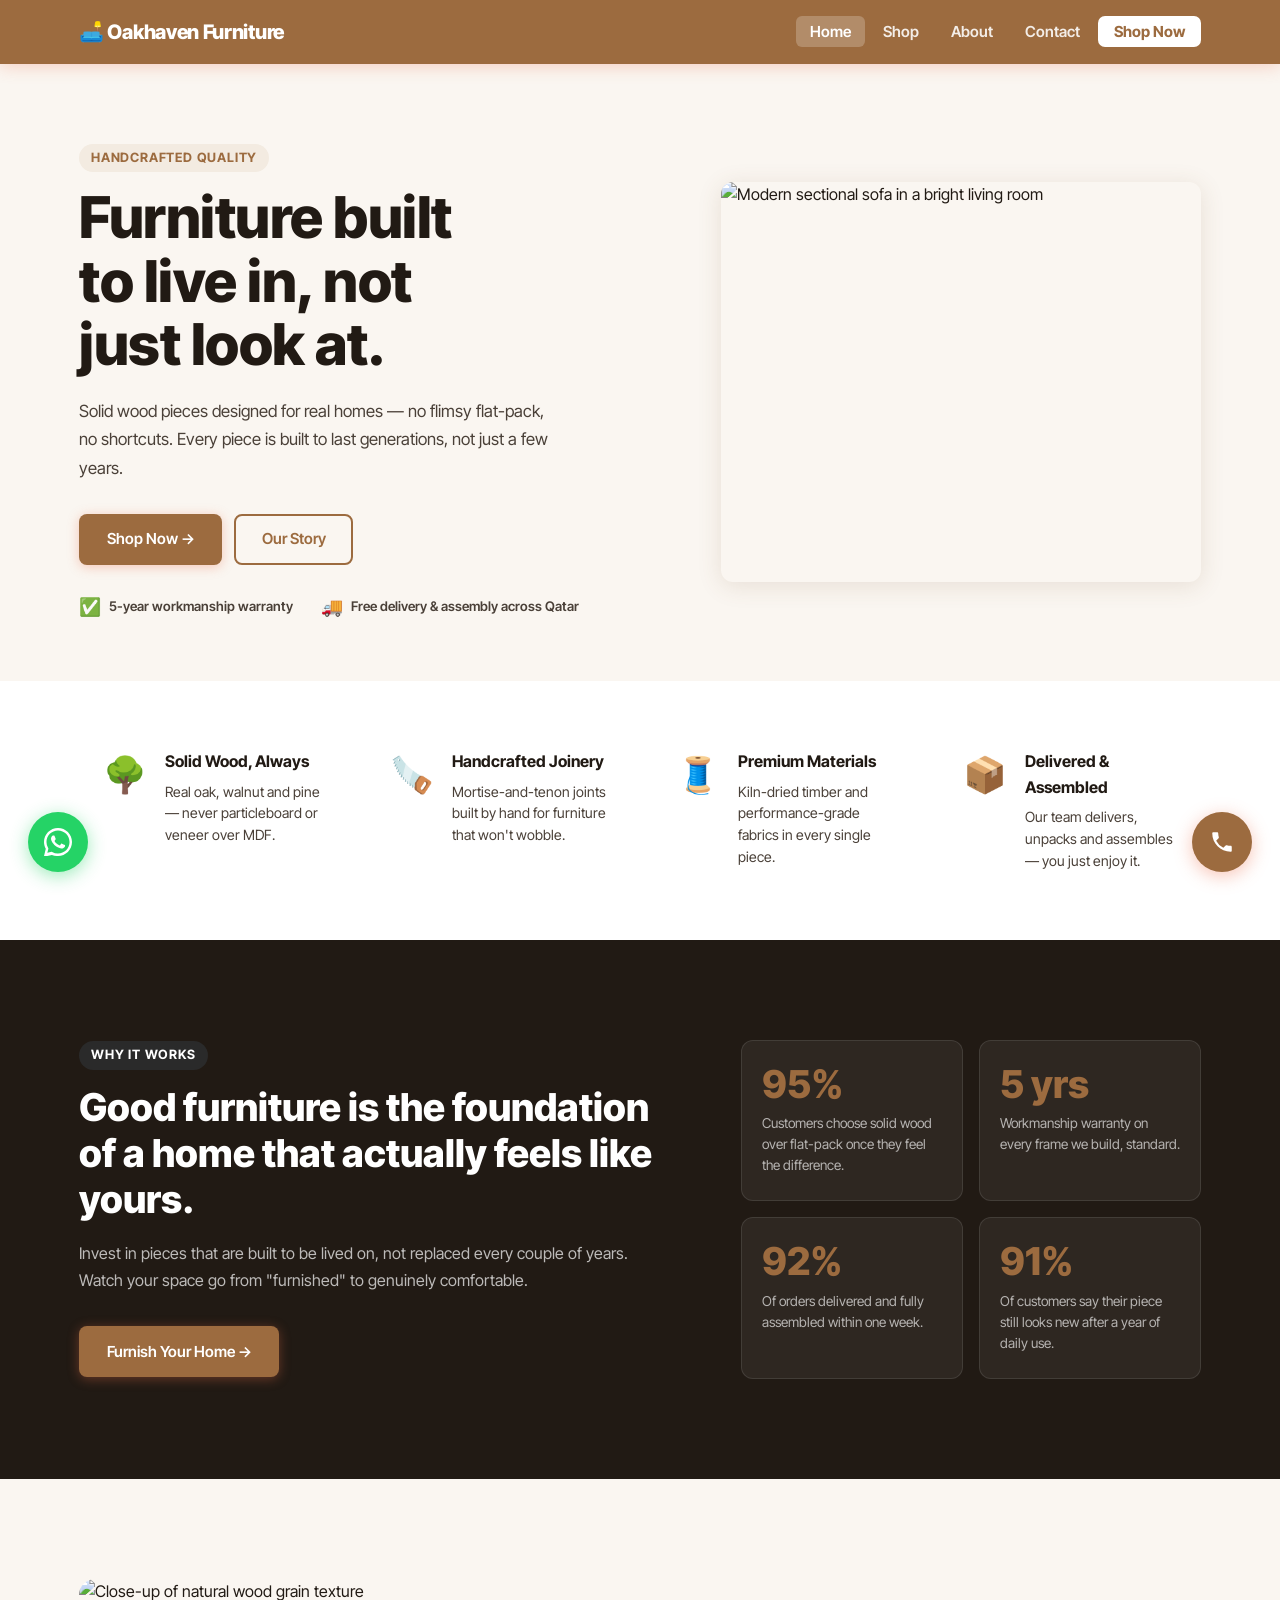
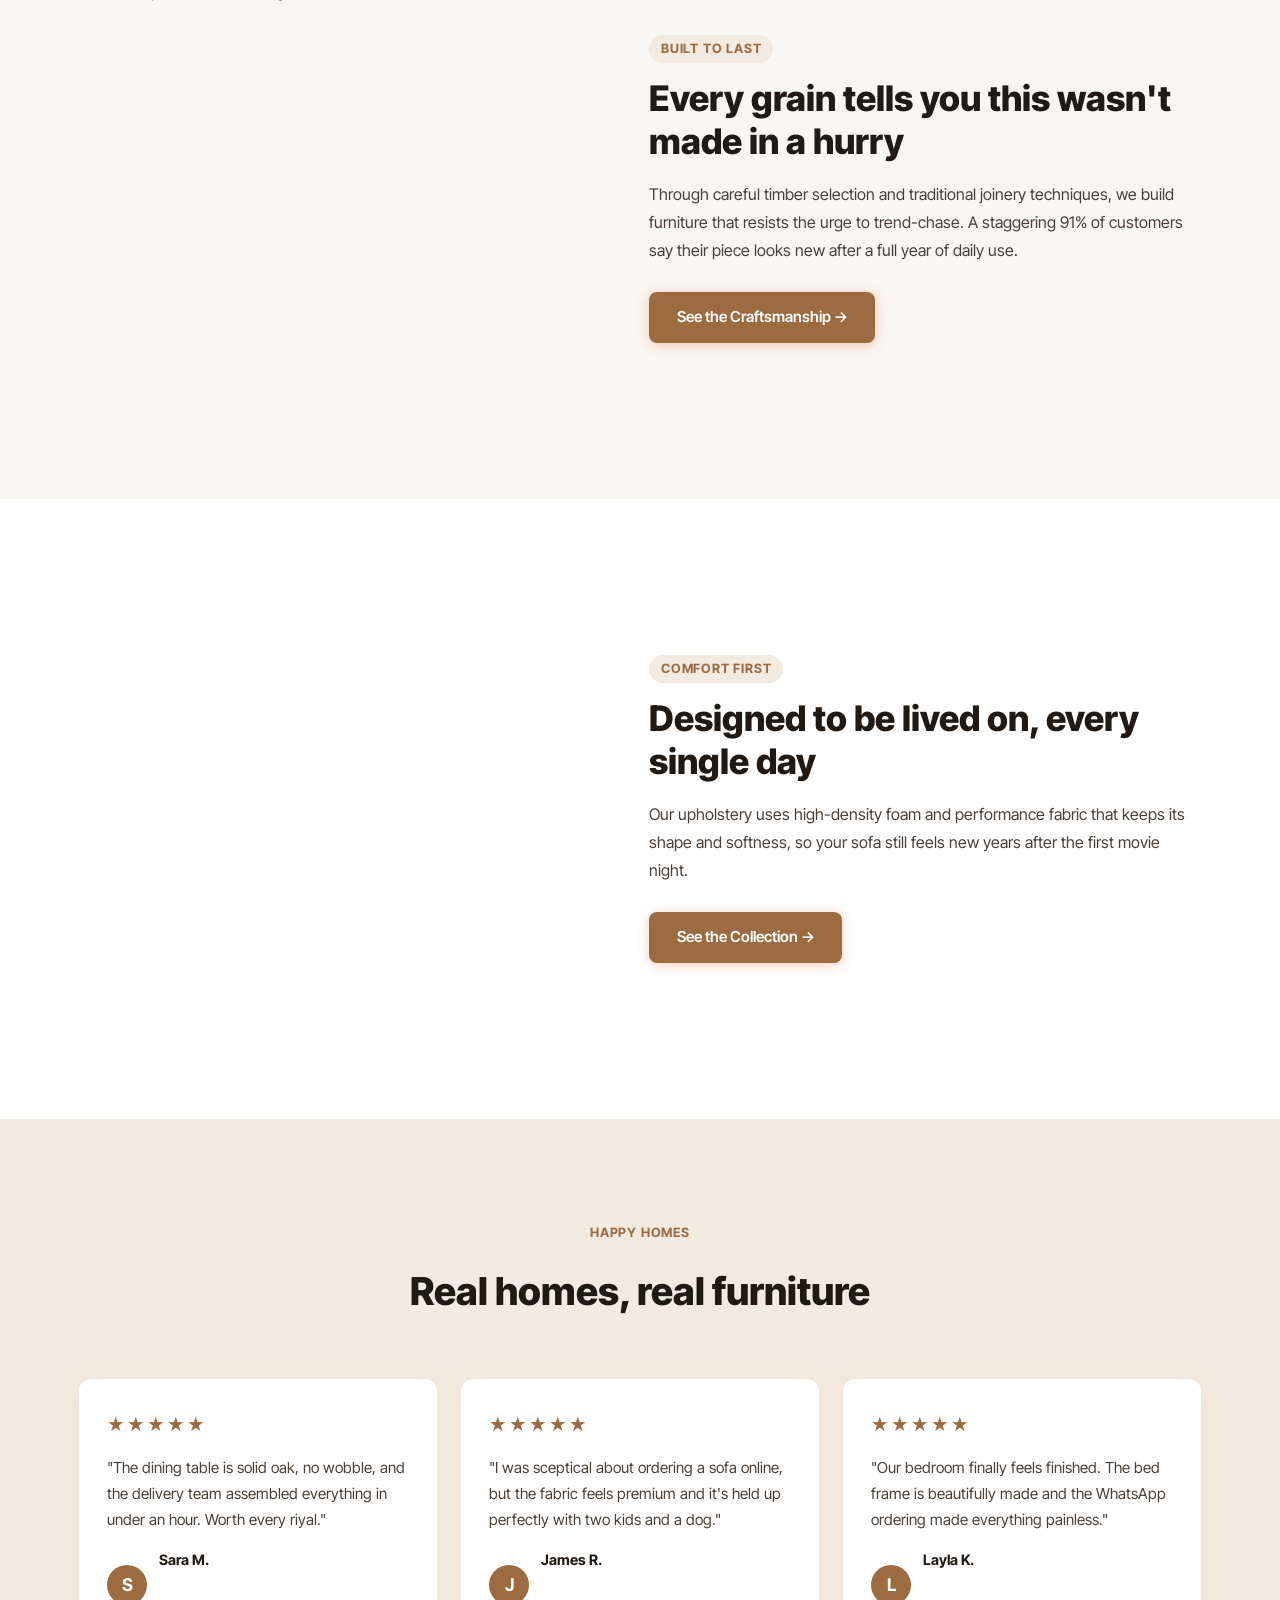
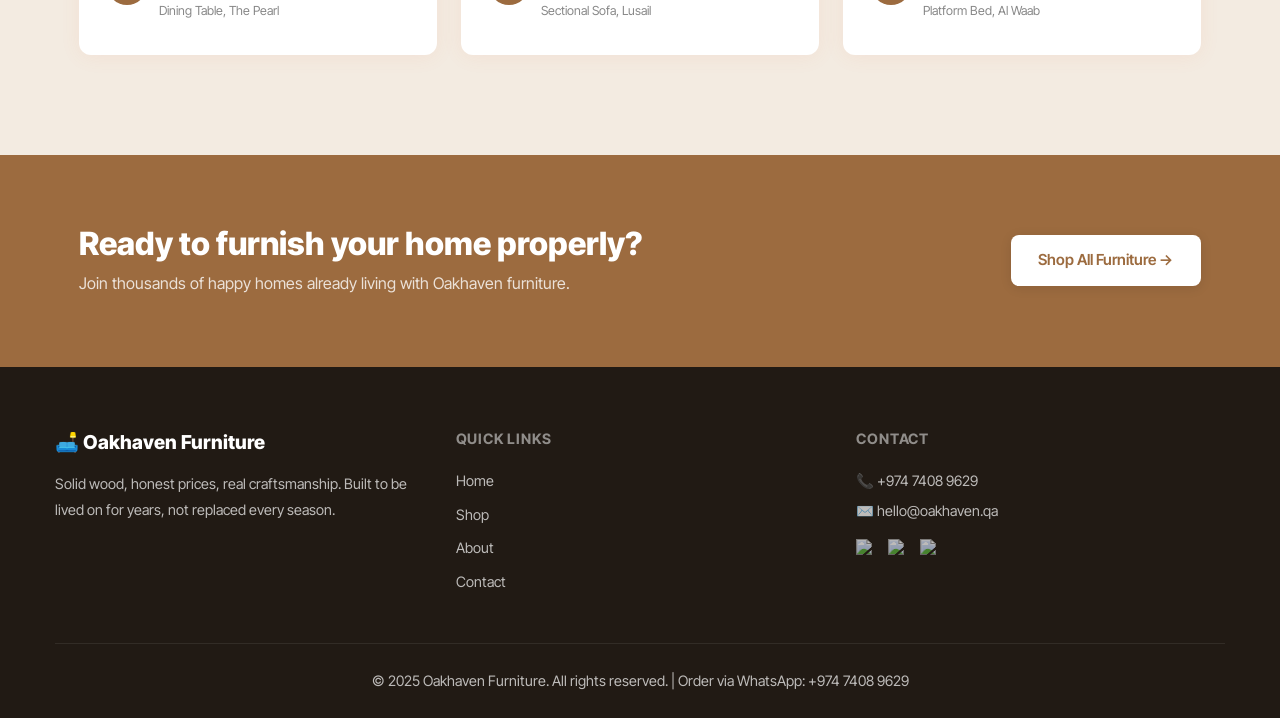
==== index.html @ 9f083cf0 "first commit" ====
<!DOCTYPE html>
<html lang="en">
<head>
    <meta charset="UTF-8">
    <meta name="viewport" content="width=device-width, initial-scale=1.0">
    <title>Oakhaven Furniture – Handcrafted Furniture for Real Homes</title>
    <link rel="stylesheet" href="style.css">
    <link rel="preconnect" href="https://fonts.googleapis.com">
    <link rel="preconnect" href="https://fonts.gstatic.com" crossorigin>
    <link rel="preconnect" href="https://images.unsplash.com">
    <link href="https://fonts.googleapis.com/css2?family=Inter+Tight:wght@400;500;600;700;800&display=swap" rel="stylesheet">
</head>
<body>

<!-- NAV -->
<nav>
    <div class="nav-container">
        <a href="index.html" class="navlogo">🛋️ Oakhaven Furniture</a>
        <button class="nav-toggle" aria-label="Toggle navigation" aria-expanded="false">
            <span></span><span></span><span></span>
        </button>
        <ul class="nav-links">
            <li><a href="index.html">Home</a></li>
            <li><a href="shop.html">Shop</a></li>
            <li><a href="about.html">About</a></li>
            <li><a href="contact.html">Contact</a></li>
            <li><a href="shop.html" class="nav-shop">Shop Now</a></li>
        </ul>
    </div>
</nav>

<!-- HERO -->
<section class="hero">
    <div class="container hero-inner">
        <div class="hero-text">
            <span class="badge">Handcrafted Quality</span>
            <h1>Furniture built<br>to live in, not<br>just look at.</h1>
            <p>Solid wood pieces designed for real homes — no flimsy flat-pack, no shortcuts. Every piece is built to last generations, not just a few years.</p>
            <div class="hero-actions">
                <a href="shop.html" class="btn btn-primary">Shop Now →</a>
                <a href="about.html" class="btn btn-outline">Our Story</a>
            </div>
            <div class="trust-row">
                <div class="trust-item">
                    <span style="font-size:1.1rem;">✅</span>
                    <span>5-year workmanship warranty</span>
                </div>
                <div class="trust-item" style="margin-left:8px;">
                    <span style="font-size:1.1rem;">🚚</span>
                    <span>Free delivery &amp; assembly across Qatar</span>
                </div>
            </div>
        </div>
        <div class="hero-image">
            <img src="https://images.unsplash.com/photo-1757862351841-c6f7ac0b0201?auto=format&fit=crop&w=1200&q=80" alt="Modern sectional sofa in a bright living room" width="1200" height="1000" loading="eager">
        </div>
    </div>
</section>

<!-- FEATURES STRIP -->
<section class="features-strip">
    <div class="container features-grid">
        <div class="feature-card reveal">
            <div class="icon-wrap" style="font-size:2.2rem;line-height:1;">🌳</div>
            <div>
                <h3>Solid Wood, Always</h3>
                <p>Real oak, walnut and pine — never particleboard or veneer over MDF.</p>
            </div>
        </div>
        <div class="feature-card reveal">
            <div class="icon-wrap" style="font-size:2.2rem;line-height:1;">🪚</div>
            <div>
                <h3>Handcrafted Joinery</h3>
                <p>Mortise-and-tenon joints built by hand for furniture that won't wobble.</p>
            </div>
        </div>
        <div class="feature-card reveal">
            <div class="icon-wrap" style="font-size:2.2rem;line-height:1;">🧵</div>
            <div>
                <h3>Premium Materials</h3>
                <p>Kiln-dried timber and performance-grade fabrics in every single piece.</p>
            </div>
        </div>
        <div class="feature-card reveal">
            <div class="icon-wrap" style="font-size:2.2rem;line-height:1;">📦</div>
            <div>
                <h3>Delivered &amp; Assembled</h3>
                <p>Our team delivers, unpacks and assembles — you just enjoy it.</p>
            </div>
        </div>
    </div>
</section>

<!-- STATS / BENEFITS -->
<section class="benefits">
    <div class="container benefits-inner">
        <div class="benefits-text reveal">
            <span class="badge badge-dark">Why It Works</span>
            <h2>Good furniture is the foundation of a home that actually feels like yours.</h2>
            <p>Invest in pieces that are built to be lived on, not replaced every couple of years. Watch your space go from "furnished" to genuinely comfortable.</p>
            <a href="shop.html" class="btn btn-primary">Furnish Your Home →</a>
        </div>
        <div class="benefits-stats reveal">
            <div class="stat-card">
                <span class="stat-number">95%</span>
                <p>Customers choose solid wood over flat-pack once they feel the difference.</p>
            </div>
            <div class="stat-card">
                <span class="stat-number">5 yrs</span>
                <p>Workmanship warranty on every frame we build, standard.</p>
            </div>
            <div class="stat-card">
                <span class="stat-number">92%</span>
                <p>Of orders delivered and fully assembled within one week.</p>
            </div>
            <div class="stat-card">
                <span class="stat-number">91%</span>
                <p>Of customers say their piece still looks new after a year of daily use.</p>
            </div>
        </div>
    </div>
</section>

<!-- CRAFTSMANSHIP SECTION -->
<section class="split-section">
    <div class="container split-inner">
        <div class="split-image reveal">
            <img src="https://images.unsplash.com/photo-1688127145963-1063f22622a5?auto=format&fit=crop&w=1000&q=80" alt="Close-up of natural wood grain texture" style="width:100%;height:100%;object-fit:cover;">
        </div>
        <div class="split-text reveal">
            <span class="badge">Built to Last</span>
            <h2>Every grain tells you this wasn't made in a hurry</h2>
            <p>Through careful timber selection and traditional joinery techniques, we build furniture that resists the urge to trend-chase. A staggering 91% of customers say their piece looks new after a full year of daily use.</p>
            <a href="shop.html" class="btn btn-primary">See the Craftsmanship →</a>
        </div>
    </div>
</section>

<!-- COMFORT SECTION -->
<section class="split-section split-section--reverse">
    <div class="container split-inner">
        <div class="split-text reveal">
            <span class="badge">Comfort First</span>
            <h2>Designed to be lived on, every single day</h2>
            <p>Our upholstery uses high-density foam and performance fabric that keeps its shape and softness, so your sofa still feels new years after the first movie night.</p>
            <a href="shop.html" class="btn btn-primary">See the Collection →</a>
        </div>
        <div class="split-image split-image--bg reveal"></div>
    </div>
</section>

<!-- TESTIMONIALS -->
<section class="testimonials">
    <div class="container">
        <div class="section-header">
            <span class="badge">Happy Homes</span>
            <h2>Real homes, real furniture</h2>
        </div>
        <div class="testimonials-grid">
            <div class="testimonial-card reveal">
                <div class="stars">★★★★★</div>
                <p>"The dining table is solid oak, no wobble, and the delivery team assembled everything in under an hour. Worth every riyal."</p>
                <div class="reviewer">
                    <div class="reviewer-avatar">S</div>
                    <div><strong>Sara M.</strong><br><small>Dining Table, The Pearl</small></div>
                </div>
            </div>
            <div class="testimonial-card reveal">
                <div class="stars">★★★★★</div>
                <p>"I was sceptical about ordering a sofa online, but the fabric feels premium and it's held up perfectly with two kids and a dog."</p>
                <div class="reviewer">
                    <div class="reviewer-avatar">J</div>
                    <div><strong>James R.</strong><br><small>Sectional Sofa, Lusail</small></div>
                </div>
            </div>
            <div class="testimonial-card reveal">
                <div class="stars">★★★★★</div>
                <p>"Our bedroom finally feels finished. The bed frame is beautifully made and the WhatsApp ordering made everything painless."</p>
                <div class="reviewer">
                    <div class="reviewer-avatar">L</div>
                    <div><strong>Layla K.</strong><br><small>Platform Bed, Al Waab</small></div>
                </div>
            </div>
        </div>
    </div>
</section>

<!-- CTA BANNER -->
<section class="cta-banner">
    <div class="container cta-inner">
        <div>
            <h2>Ready to furnish your home properly?</h2>
            <p>Join thousands of happy homes already living with Oakhaven furniture.</p>
        </div>
        <a href="shop.html" class="btn btn-white">Shop All Furniture →</a>
    </div>
</section>

<!-- FOOTER -->
<footer class="footer">
    <div class="footer-container">
        <div class="footer-about">
            <div class="footer-logo">🛋️ Oakhaven Furniture</div>
            <p>Solid wood, honest prices, real craftsmanship. Built to be lived on for years, not replaced every season.</p>
        </div>
        <div class="footer-links">
            <h3>Quick Links</h3>
            <ul>
                <li><a href="index.html">Home</a></li>
                <li><a href="shop.html">Shop</a></li>
                <li><a href="about.html">About</a></li>
                <li><a href="contact.html">Contact</a></li>
            </ul>
        </div>
        <div class="footer-contact">
            <h3>Contact</h3>
            <p>📞 <a href="tel:+97474089629" style="color:rgba(255,255,255,0.7)">+974 7408 9629</a></p>
            <p>✉️ hello@oakhaven.qa</p>
            <div class="social-icons">
                <a href="#"><img src="https://img.icons8.com/ios-filled/20/ffffff/facebook-new.png" alt="Facebook" width="20" height="20" loading="lazy"></a>
                <a href="#"><img src="https://img.icons8.com/ios-filled/20/ffffff/instagram-new.png" alt="Instagram" width="20" height="20" loading="lazy"></a>
                <a href="#"><img src="https://img.icons8.com/ios-filled/20/ffffff/twitter.png" alt="Twitter" width="20" height="20" loading="lazy"></a>
            </div>
        </div>
    </div>
    <div class="footer-bottom">
        <p>© 2025 Oakhaven Furniture. All rights reserved. | Order via WhatsApp: +974 7408 9629</p>
    </div>
</footer>

<!-- FLOATING ACTION BUTTONS -->
<a href="https://wa.me/97474089629" class="fab fab-whatsapp" target="_blank" rel="noopener" aria-label="Chat on WhatsApp">
    <svg xmlns="http://www.w3.org/2000/svg" viewBox="0 0 24 24" fill="currentColor" width="28" height="28">
        <path d="M17.472 14.382c-.297-.149-1.758-.867-2.03-.967-.273-.099-.471-.148-.67.15-.197.297-.767.966-.94 1.164-.173.199-.347.223-.644.075-.297-.15-1.255-.463-2.39-1.475-.883-.788-1.48-1.761-1.653-2.059-.173-.297-.018-.458.13-.606.134-.133.298-.347.446-.52.149-.174.198-.298.298-.497.099-.198.05-.371-.025-.52-.075-.149-.669-1.612-.916-2.207-.242-.579-.487-.5-.669-.51-.173-.008-.371-.01-.57-.01-.198 0-.52.074-.792.372-.272.297-1.04 1.016-1.04 2.479 0 1.462 1.065 2.875 1.213 3.074.149.198 2.096 3.2 5.077 4.487.709.306 1.262.489 1.694.625.712.227 1.36.195 1.871.118.571-.085 1.758-.719 2.006-1.413.248-.694.248-1.289.173-1.413-.074-.124-.272-.198-.57-.347z"/>
        <path d="M12 0C5.373 0 0 5.373 0 12c0 2.117.553 4.103 1.518 5.829L.057 23.886a.5.5 0 0 0 .611.611l6.101-1.457A11.945 11.945 0 0 0 12 24c6.627 0 12-5.373 12-12S18.627 0 12 0zm0 21.882a9.844 9.844 0 0 1-5.031-1.378l-.36-.214-3.733.892.908-3.65-.234-.374A9.847 9.847 0 0 1 2.118 12C2.118 6.533 6.533 2.118 12 2.118S21.882 6.533 21.882 12 17.467 21.882 12 21.882z"/>
    </svg>
</a>
<a href="tel:+97474089629" class="fab fab-phone" aria-label="Call Us">
    <svg xmlns="http://www.w3.org/2000/svg" viewBox="0 0 24 24" fill="currentColor" width="26" height="26">
        <path d="M6.62 10.79a15.053 15.053 0 0 0 6.59 6.59l2.2-2.2c.27-.27.67-.36 1.02-.24 1.12.37 2.33.57 3.57.57.55 0 1 .45 1 1V20c0 .55-.45 1-1 1C10.61 21 3 13.39 3 4c0-.55.45-1 1-1h3.5c.55 0 1 .45 1 1 0 1.25.2 2.45.57 3.57.11.35.03.74-.24 1.02l-2.21 2.2z"/>
    </svg>
</a>

<script src="script.js"></script>
</body>
</html>
---- style.css ----
/* ============================================================
   RESET & TOKENS
   ============================================================ */
*, *::before, *::after { margin: 0; padding: 0; box-sizing: border-box; }
img { max-width: 100%; height: auto; display: block; }

:root {
    --orange:  #9C6B3F;
    --orange-dark: #7A5230;
    --orange-light: #F3EBE1;
    --cream:   #FAF6F1;
    --dark:    #211A14;
    --mid:     #4A4038;
    --light:   #F0EAE1;
    --white:   #ffffff;
    --nav-h:   64px;
    --radius:  12px;
    --shadow:  0 4px 24px rgba(122,82,48,0.14);
    --max-w:   1170px;
}

/* ============================================================
   BASE
   ============================================================ */
body {
    font-family: "Inter Tight", sans-serif;
    color: var(--dark);
    background-color: var(--cream);
    padding-top: var(--nav-h);
    line-height: 1.6;
}

a { text-decoration: none; color: inherit; }

/* ============================================================
   BUTTONS
   ============================================================ */
.btn {
    display: inline-flex;
    align-items: center;
    justify-content: center;
    padding: 0.7rem 1.6rem;
    border-radius: 8px;
    font-family: "Inter Tight", sans-serif;
    font-size: 0.95rem;
    font-weight: 600;
    cursor: pointer;
    border: 2px solid transparent;
    transition: background 0.18s, transform 0.1s, box-shadow 0.18s;
    min-height: 44px;
    white-space: nowrap;
}
.btn:active { transform: scale(0.97); }

.btn-primary {
    background: var(--orange);
    color: var(--white);
    box-shadow: 0 2px 12px rgba(238,111,75,0.35);
}
.btn-primary:hover {
    background: var(--orange-dark);
    box-shadow: 0 4px 20px rgba(238,111,75,0.45);
    color: var(--white);
}

.btn-outline {
    background: transparent;
    color: var(--orange);
    border-color: var(--orange);
}
.btn-outline:hover {
    background: var(--orange-light);
}

.btn-white {
    background: var(--white);
    color: var(--orange);
    box-shadow: 0 2px 12px rgba(0,0,0,0.1);
}
.btn-white:hover {
    background: var(--orange-light);
}

/* ============================================================
   LAYOUT
   ============================================================ */
.container {
    max-width: var(--max-w);
    margin: 0 auto;
    padding: 0 24px;
}

/* ============================================================
   BADGES
   ============================================================ */
.badge {
    display: inline-block;
    background: var(--orange-light);
    color: var(--orange);
    font-size: 0.8rem;
    font-weight: 700;
    letter-spacing: 0.8px;
    text-transform: uppercase;
    padding: 4px 12px;
    border-radius: 100px;
    margin-bottom: 14px;
}
.badge-dark {
    background: #2a2a2a;
    color: var(--white);
}

/* ============================================================
   NAV
   ============================================================ */
nav {
    position: fixed;
    top: 0; left: 0;
    width: 100%;
    height: var(--nav-h);
    background: var(--orange);
    box-shadow: 0 2px 16px rgba(238,111,75,0.3);
    z-index: 1000;
}

.nav-container {
    max-width: var(--max-w);
    margin: 0 auto;
    padding: 0 24px;
    height: 100%;
    display: flex;
    align-items: center;
    justify-content: space-between;
    position: relative;
}

.navlogo {
    font-size: 1.25rem;
    font-weight: 800;
    color: var(--white);
    letter-spacing: -0.3px;
}

.nav-links {
    list-style: none;
    display: flex;
    gap: 4px;
    align-items: center;
}

.nav-links li a {
    color: rgba(255,255,255,0.88);
    font-size: 0.95rem;
    font-weight: 600;
    padding: 6px 14px;
    border-radius: 6px;
    transition: background 0.15s, color 0.15s;
}
.nav-links li a:hover {
    background: rgba(255,255,255,0.18);
    color: var(--white);
}

/* Hamburger */
.nav-toggle {
    display: none;
    flex-direction: column;
    gap: 5px;
    background: none;
    border: none;
    cursor: pointer;
    padding: 8px;
    z-index: 1001;
}
.nav-toggle span {
    display: block;
    width: 24px;
    height: 2px;
    background: var(--white);
    border-radius: 2px;
    transition: transform 0.28s, opacity 0.28s;
}
.nav-toggle[aria-expanded="true"] span:nth-child(1) { transform: translateY(7px) rotate(45deg); }
.nav-toggle[aria-expanded="true"] span:nth-child(2) { opacity: 0; }
.nav-toggle[aria-expanded="true"] span:nth-child(3) { transform: translateY(-7px) rotate(-45deg); }

/* ============================================================
   HERO
   ============================================================ */
.hero {
    padding: 80px 0 60px;
    background: var(--cream);
}

.hero-inner {
    display: flex;
    align-items: center;
    gap: 60px;
}

.hero-text {
    flex: 1;
    min-width: 0;
}

.hero-text h1 {
    font-size: clamp(2.2rem, 4.5vw, 3.6rem);
    font-weight: 800;
    line-height: 1.1;
    letter-spacing: -0.5px;
    color: var(--dark);
    margin-bottom: 20px;
}

.hero-text p {
    font-size: 1.05rem;
    font-weight: 400;
    line-height: 1.7;
    color: var(--mid);
    margin-bottom: 32px;
    max-width: 480px;
}

.hero-actions {
    display: flex;
    gap: 12px;
    flex-wrap: wrap;
    margin-bottom: 28px;
}

.hero-image {
    flex-shrink: 0;
    width: 480px;
}
.hero-image img {
    width: 100%;
    border-radius: var(--radius);
    box-shadow: var(--shadow);
}

/* Trust row */
.trust-row {
    display: flex;
    align-items: center;
    gap: 20px;
    flex-wrap: wrap;
}
.trust-item {
    display: flex;
    align-items: center;
    gap: 8px;
    font-size: 0.83rem;
    font-weight: 600;
    color: var(--mid);
}
.trust-payments {
    display: flex;
    align-items: center;
    gap: 6px;
}
.trust-payments img {
    height: 24px;
    width: auto;
    border-radius: 3px;
}

/* ============================================================
   FEATURES STRIP
   ============================================================ */
.features-strip {
    background: var(--white);
    padding: 48px 0;
    box-shadow: 0 1px 0 #eee;
}

.features-grid {
    display: grid;
    grid-template-columns: repeat(4, 1fr);
    gap: 24px;
}

.feature-card {
    display: flex;
    align-items: flex-start;
    gap: 14px;
    padding: 20px;
    border-radius: var(--radius);
    transition: box-shadow 0.2s;
}
.feature-card:hover {
    box-shadow: var(--shadow);
}
.feature-card img {
    flex-shrink: 0;
    border-radius: 8px;
}
.feature-card .icon-wrap {
    flex-shrink: 0;
    width: 52px;
    height: 52px;
    display: flex;
    align-items: center;
    justify-content: center;
}
.feature-card h3 {
    font-size: 1rem;
    font-weight: 700;
    margin-bottom: 6px;
    color: var(--dark);
}
.feature-card p {
    font-size: 0.88rem;
    color: var(--mid);
    line-height: 1.55;
}

/* ============================================================
   BENEFITS / STATS
   ============================================================ */
.benefits {
    padding: 100px 0;
    background: var(--dark);
}

.benefits-inner {
    display: flex;
    align-items: center;
    gap: 80px;
}

.benefits-text {
    flex: 1;
    min-width: 0;
}
.benefits-text h2 {
    font-size: clamp(1.8rem, 3vw, 2.6rem);
    font-weight: 800;
    color: var(--white);
    line-height: 1.2;
    margin-bottom: 18px;
}
.benefits-text p {
    font-size: 1rem;
    color: rgba(255,255,255,0.7);
    line-height: 1.7;
    margin-bottom: 32px;
}

.benefits-stats {
    flex-shrink: 0;
    width: 460px;
    display: grid;
    grid-template-columns: 1fr 1fr;
    gap: 16px;
}

.stat-card {
    background: rgba(255,255,255,0.06);
    border: 1px solid rgba(255,255,255,0.1);
    border-radius: var(--radius);
    padding: 24px 20px;
    transition: background 0.2s;
}
.stat-card:hover {
    background: rgba(238,111,75,0.12);
    border-color: rgba(238,111,75,0.3);
}
.stat-number {
    display: block;
    font-size: 2.4rem;
    font-weight: 800;
    color: var(--orange);
    line-height: 1;
    margin-bottom: 10px;
}
.stat-card p {
    font-size: 0.85rem;
    color: rgba(255,255,255,0.65);
    line-height: 1.55;
}

/* ============================================================
   SPLIT SECTIONS
   ============================================================ */
.split-section {
    padding: 100px 0;
    background: var(--cream);
}
.split-section:nth-child(even) {
    background: var(--white);
}

.split-inner {
    display: flex;
    align-items: center;
    gap: 70px;
}

.split-section--reverse .split-inner {
    flex-direction: row-reverse;
}

.split-image {
    flex-shrink: 0;
    width: 500px;
    height: 420px;
    border-radius: 16px;
    overflow: hidden;
}
.split-image img {
    width: 100%;
    height: 100%;
    object-fit: cover;
}

.split-image--bg {
    background-image: url(https://images.unsplash.com/photo-1748679979601-dc9ec43d900d?auto=format&fit=crop&w=1000&q=80);
    background-size: cover;
    background-position: center;
}

.split-text {
    flex: 1;
    min-width: 0;
}
.split-text h2 {
    font-size: clamp(1.6rem, 2.8vw, 2.2rem);
    font-weight: 800;
    line-height: 1.2;
    margin-bottom: 18px;
    color: var(--dark);
}
.split-text p {
    font-size: 1rem;
    color: var(--mid);
    line-height: 1.75;
    margin-bottom: 28px;
}

/* ============================================================
   TESTIMONIALS
   ============================================================ */
.testimonials {
    padding: 100px 0;
    background: var(--orange-light);
}

.section-header {
    text-align: center;
    margin-bottom: 56px;
}
.section-header h2 {
    font-size: clamp(1.8rem, 3vw, 2.4rem);
    font-weight: 800;
    color: var(--dark);
}

.testimonials-grid {
    display: grid;
    grid-template-columns: repeat(3, 1fr);
    gap: 24px;
}

.testimonial-card {
    background: var(--white);
    border-radius: var(--radius);
    padding: 32px 28px;
    box-shadow: 0 2px 20px rgba(238,111,75,0.08);
    display: flex;
    flex-direction: column;
    gap: 16px;
    transition: transform 0.2s, box-shadow 0.2s;
}
.testimonial-card:hover {
    transform: translateY(-4px);
    box-shadow: 0 8px 32px rgba(238,111,75,0.14);
}

.stars {
    color: var(--orange);
    font-size: 1.1rem;
    letter-spacing: 2px;
}

.testimonial-card p {
    font-size: 0.95rem;
    color: var(--mid);
    line-height: 1.7;
    flex: 1;
}

.reviewer {
    display: flex;
    align-items: center;
    gap: 12px;
}
.reviewer-avatar {
    width: 40px;
    height: 40px;
    border-radius: 50%;
    background: var(--orange);
    color: var(--white);
    font-weight: 700;
    font-size: 1.1rem;
    display: flex;
    align-items: center;
    justify-content: center;
    flex-shrink: 0;
}
.reviewer strong {
    font-size: 0.9rem;
    display: block;
}
.reviewer small {
    font-size: 0.78rem;
    color: #888;
}

/* ============================================================
   CTA BANNER
   ============================================================ */
.cta-banner {
    background: var(--orange);
    padding: 70px 0;
}

.cta-inner {
    display: flex;
    align-items: center;
    justify-content: space-between;
    gap: 40px;
}

.cta-inner h2 {
    font-size: clamp(1.5rem, 2.5vw, 2rem);
    font-weight: 800;
    color: var(--white);
    line-height: 1.2;
}
.cta-inner p {
    color: rgba(255,255,255,0.8);
    font-size: 1rem;
    margin-top: 8px;
}

/* ============================================================
   FOOTER
   ============================================================ */
.footer {
    background: var(--dark);
    color: var(--white);
    padding: 60px 24px 24px;
    font-family: "Inter Tight", sans-serif;
}

.footer-container {
    display: flex;
    flex-wrap: wrap;
    justify-content: space-between;
    max-width: var(--max-w);
    margin: 0 auto 40px;
    gap: 32px;
}

.footer-logo {
    font-size: 1.2rem;
    font-weight: 800;
    color: var(--white);
    margin-bottom: 14px;
}

.footer-about,
.footer-links,
.footer-contact {
    flex: 1 1 220px;
}

.footer h3 {
    font-size: 0.9rem;
    font-weight: 700;
    text-transform: uppercase;
    letter-spacing: 0.8px;
    color: rgba(255,255,255,0.5);
    margin-bottom: 18px;
}

.footer p,
.footer-links a {
    color: rgba(255,255,255,0.7);
    font-size: 0.9rem;
    line-height: 1.8;
    text-decoration: none;
}

.footer-links a:hover { color: var(--orange); }

.footer-links ul { list-style: none; }
.footer-links li { margin-bottom: 8px; }

.footer-contact p { margin-bottom: 4px; }

.social-icons { display: flex; gap: 12px; margin-top: 16px; }
.social-icons a { opacity: 0.7; transition: opacity 0.2s; }
.social-icons a:hover { opacity: 1; }

.footer-bottom {
    max-width: var(--max-w);
    margin: 0 auto;
    padding-top: 24px;
    border-top: 1px solid rgba(255,255,255,0.08);
    font-size: 0.82rem;
    color: rgba(255,255,255,0.35);
    text-align: center;
}

/* ============================================================
   FLOATING ACTION BUTTONS
   ============================================================ */
.fab {
    position: fixed;
    bottom: 28px;
    width: 60px;
    height: 60px;
    border-radius: 50%;
    display: flex;
    align-items: center;
    justify-content: center;
    color: #fff;
    text-decoration: none;
    z-index: 9999;
    transition: transform 0.2s ease, box-shadow 0.2s ease;
}
.fab:hover { transform: scale(1.12); color: #fff; }

/* WhatsApp — bottom-left */
.fab-whatsapp {
    left: 28px;
    background: #25D366;
    box-shadow: 0 0 0 0 rgba(37,211,102,0.5), 0 4px 18px rgba(37,211,102,0.45);
    animation: pulse-wa 2.4s ease-in-out infinite;
}
.fab-whatsapp:hover {
    box-shadow: 0 0 0 10px rgba(37,211,102,0), 0 6px 24px rgba(37,211,102,0.7);
}
@keyframes pulse-wa {
    0%   { box-shadow: 0 0 0 0    rgba(37,211,102,0.55), 0 4px 18px rgba(37,211,102,0.4); }
    50%  { box-shadow: 0 0 0 14px rgba(37,211,102,0),    0 4px 22px rgba(37,211,102,0.6); }
    100% { box-shadow: 0 0 0 0    rgba(37,211,102,0.55), 0 4px 18px rgba(37,211,102,0.4); }
}

/* Phone — bottom-right */
.fab-phone {
    right: 28px;
    background: var(--orange);
    box-shadow: 0 0 0 0 rgba(238,111,75,0.55), 0 4px 18px rgba(238,111,75,0.4);
    animation: pulse-ph 2.4s ease-in-out infinite;
    animation-delay: 1.2s;
}
.fab-phone:hover {
    box-shadow: 0 0 0 10px rgba(238,111,75,0), 0 6px 24px rgba(238,111,75,0.75);
}
@keyframes pulse-ph {
    0%   { box-shadow: 0 0 0 0    rgba(238,111,75,0.6),  0 4px 18px rgba(238,111,75,0.4); }
    50%  { box-shadow: 0 0 0 14px rgba(238,111,75,0),    0 4px 22px rgba(238,111,75,0.6); }
    100% { box-shadow: 0 0 0 0    rgba(238,111,75,0.6),  0 4px 18px rgba(238,111,75,0.4); }
}

/* ============================================================
   RESPONSIVE — 1024px
   ============================================================ */
@media (max-width: 1024px) {
    .features-grid { grid-template-columns: repeat(2, 1fr); }

    .benefits-inner { flex-direction: column; gap: 50px; }
    .benefits-stats { width: 100%; }

    .split-inner,
    .split-section--reverse .split-inner { flex-direction: column; gap: 40px; }
    .split-image { width: 100%; max-width: 560px; height: 320px; }
}

/* ============================================================
   RESPONSIVE — 768px
   ============================================================ */
@media (max-width: 768px) {
    /* Nav */
    .nav-toggle { display: flex; }
    .nav-links {
        display: none;
        position: absolute;
        top: var(--nav-h);
        left: 0; right: 0;
        background: var(--orange);
        flex-direction: column;
        align-items: stretch;
        padding: 12px 20px 20px;
        gap: 2px;
        box-shadow: 0 8px 24px rgba(0,0,0,0.15);
    }
    .nav-links.open { display: flex; }
    .nav-links li a {
        padding: 10px 12px;
        display: block;
    }

    /* Hero */
    .hero { padding: 48px 0 40px; }
    .hero-inner { flex-direction: column; gap: 32px; }
    .hero-image { width: 100%; max-width: 420px; margin: 0 auto; }
    .hero-actions { flex-direction: column; }
    .hero-actions .btn { width: 100%; }
    .trust-row { flex-direction: column; align-items: flex-start; gap: 12px; }

    /* Features */
    .features-grid { grid-template-columns: 1fr; }

    /* Benefits */
    .benefits { padding: 60px 0; }
    .benefits-stats { grid-template-columns: 1fr 1fr; }

    /* Testimonials */
    .testimonials-grid { grid-template-columns: 1fr; }

    /* CTA */
    .cta-inner { flex-direction: column; text-align: center; }
    .cta-inner .btn { width: 100%; max-width: 360px; }

    /* Footer */
    .footer-container { flex-direction: column; }

    /* FABs */
    .fab { width: 52px; height: 52px; bottom: 20px; }
    .fab-whatsapp { left: 16px; }
    .fab-phone    { right: 16px; }
}

/* ============================================================
   RESPONSIVE — 480px
   ============================================================ */
@media (max-width: 480px) {
    .benefits-stats { grid-template-columns: 1fr; }
    .split-image { height: 240px; }
}

/* ============================================================
   SMOOTH SCROLL + REVEAL
   ============================================================ */
html { scroll-behavior: smooth; }

.reveal { opacity: 0; transform: translateY(24px); transition: opacity 0.5s ease, transform 0.5s ease; }
.reveal.visible { opacity: 1; transform: none; }

@media (prefers-reduced-motion: reduce) {
    html { scroll-behavior: auto; }
    .reveal { opacity: 1; transform: none; transition: none; }
    .fab { animation: none !important; }
}

/* ============================================================
   NAV ACTIVE + SHOP CTA
   ============================================================ */
.nav-links li a.active {
    background: rgba(255,255,255,0.22);
    color: var(--white);
}
.nav-shop {
    background: var(--white) !important;
    color: var(--orange) !important;
    font-weight: 700 !important;
    border-radius: 7px !important;
    padding: 6px 16px !important;
    transition: background 0.15s !important;
}
.nav-shop:hover { background: var(--orange-light) !important; }

nav.scrolled { box-shadow: 0 4px 24px rgba(238,111,75,0.38); }

/* ============================================================
   PAGE HERO (inner pages)
   ============================================================ */
.page-hero {
    background: var(--orange);
    padding: 72px 24px 60px;
    text-align: center;
}
.page-hero .breadcrumb {
    font-size: 0.78rem;
    font-weight: 600;
    letter-spacing: 1px;
    text-transform: uppercase;
    color: rgba(255,255,255,0.65);
    margin-bottom: 14px;
}
.page-hero .breadcrumb a { color: rgba(255,255,255,0.65); }
.page-hero .breadcrumb a:hover { color: #fff; }
.page-hero h1 {
    font-size: clamp(2rem, 4vw, 3rem);
    font-weight: 800;
    color: var(--white);
    line-height: 1.15;
    margin-bottom: 14px;
}
.page-hero p {
    font-size: 1.05rem;
    color: rgba(255,255,255,0.78);
    max-width: 540px;
    margin: 0 auto;
    line-height: 1.7;
}

/* ============================================================
   SECTION UTILITIES
   ============================================================ */
.section { padding: 96px 0; }
.section-sm { padding: 60px 0; }

.section-label {
    font-size: 0.78rem;
    font-weight: 700;
    letter-spacing: 1.6px;
    text-transform: uppercase;
    color: var(--orange);
    margin-bottom: 12px;
}
.section-title {
    font-size: clamp(1.8rem, 3vw, 2.6rem);
    font-weight: 800;
    color: var(--dark);
    line-height: 1.2;
    margin-bottom: 18px;
}
.section-sub {
    font-size: 1rem;
    color: var(--mid);
    line-height: 1.7;
    max-width: 560px;
}
.section-sub--center { margin: 0 auto; text-align: center; }
.text-center { text-align: center; }

/* ============================================================
   PRODUCT GRID — shop page
   ============================================================ */
.shop-section { padding: 80px 0 100px; }

.product-filters {
    display: flex;
    gap: 10px;
    flex-wrap: wrap;
    margin-bottom: 48px;
    justify-content: center;
}
.filter-btn {
    padding: 8px 20px;
    border-radius: 100px;
    font-family: "Inter Tight", sans-serif;
    font-size: 0.88rem;
    font-weight: 600;
    border: 2px solid #e0e0e0;
    background: var(--white);
    color: var(--mid);
    cursor: pointer;
    transition: all 0.18s;
}
.filter-btn:hover, .filter-btn.active {
    border-color: var(--orange);
    background: var(--orange);
    color: var(--white);
}

.product-grid {
    display: grid;
    grid-template-columns: repeat(3, 1fr);
    gap: 28px;
}

.product-card {
    background: var(--white);
    border-radius: 16px;
    overflow: hidden;
    box-shadow: 0 2px 18px rgba(0,0,0,0.07);
    border: 1.5px solid transparent;
    display: flex;
    flex-direction: column;
    transition: transform 0.22s, box-shadow 0.22s, border-color 0.22s;
}
.product-card:hover {
    transform: translateY(-5px);
    box-shadow: 0 12px 40px rgba(238,111,75,0.15);
    border-color: var(--orange);
}

.product-img {
    height: 220px;
    overflow: hidden;
    position: relative;
}
.product-img img {
    width: 100%; height: 100%;
    object-fit: cover;
    transition: transform 0.4s;
}
.product-card:hover .product-img img { transform: scale(1.04); }

.product-badge {
    position: absolute;
    top: 12px; left: 12px;
    background: var(--orange);
    color: #fff;
    font-size: 0.72rem;
    font-weight: 700;
    letter-spacing: 0.8px;
    text-transform: uppercase;
    padding: 4px 10px;
    border-radius: 100px;
}
.product-badge.badge-new { background: #27ae60; }
.product-badge.badge-sale { background: #e74c3c; }

.product-body {
    padding: 22px 22px 26px;
    display: flex;
    flex-direction: column;
    flex: 1;
    gap: 8px;
}

.product-category {
    font-size: 0.73rem;
    font-weight: 700;
    letter-spacing: 1.2px;
    text-transform: uppercase;
    color: var(--orange);
}

.product-name {
    font-size: 1.08rem;
    font-weight: 700;
    color: var(--dark);
    line-height: 1.3;
}

.product-desc {
    font-size: 0.87rem;
    color: var(--mid);
    line-height: 1.6;
    flex: 1;
}

.product-meta {
    display: flex;
    align-items: center;
    justify-content: space-between;
    margin-top: 6px;
    flex-wrap: wrap;
    gap: 8px;
}

.product-price {
    font-size: 1.4rem;
    font-weight: 800;
    color: var(--dark);
}
.product-price .original {
    font-size: 0.9rem;
    font-weight: 500;
    color: #aaa;
    text-decoration: line-through;
    margin-right: 6px;
}

.product-weight {
    font-size: 0.8rem;
    color: #999;
}

.product-actions {
    display: flex;
    gap: 8px;
    margin-top: 12px;
}
.product-actions .btn {
    flex: 1;
    font-size: 0.88rem;
    padding: 0.6rem 1rem;
}

/* Size selector */
.size-selector {
    display: flex;
    gap: 6px;
    flex-wrap: wrap;
    margin-top: 4px;
}
.size-btn {
    padding: 4px 12px;
    border-radius: 6px;
    border: 1.5px solid #e0e0e0;
    background: transparent;
    font-family: "Inter Tight", sans-serif;
    font-size: 0.8rem;
    font-weight: 600;
    cursor: pointer;
    transition: all 0.15s;
    color: var(--dark);
}
.size-btn:hover, .size-btn.selected {
    border-color: var(--orange);
    background: var(--orange-light);
    color: var(--orange);
}

/* Qty selector */
.qty-row {
    display: flex;
    align-items: center;
    gap: 0;
    border: 1.5px solid #e0e0e0;
    border-radius: 8px;
    overflow: hidden;
    width: fit-content;
}
.qty-btn {
    width: 34px; height: 34px;
    border: none;
    background: transparent;
    font-size: 1.1rem;
    cursor: pointer;
    font-family: "Inter Tight", sans-serif;
    color: var(--dark);
    transition: background 0.15s;
    display: flex; align-items: center; justify-content: center;
}
.qty-btn:hover { background: var(--orange-light); color: var(--orange); }
.qty-display {
    width: 40px;
    text-align: center;
    font-weight: 700;
    font-size: 0.95rem;
    border-left: 1.5px solid #e0e0e0;
    border-right: 1.5px solid #e0e0e0;
    height: 34px;
    display: flex; align-items: center; justify-content: center;
}

/* WhatsApp order modal */
.modal-overlay {
    position: fixed;
    inset: 0;
    background: rgba(0,0,0,0.5);
    z-index: 9000;
    display: none;
    align-items: center;
    justify-content: center;
    padding: 20px;
}
.modal-overlay.open { display: flex; }

.modal {
    background: var(--white);
    border-radius: 20px;
    padding: 40px 36px;
    max-width: 480px;
    width: 100%;
    box-shadow: 0 20px 60px rgba(0,0,0,0.2);
    position: relative;
    animation: modal-in 0.28s ease;
}
@keyframes modal-in {
    from { opacity: 0; transform: scale(0.93) translateY(16px); }
    to   { opacity: 1; transform: none; }
}

.modal-close {
    position: absolute;
    top: 16px; right: 18px;
    background: none; border: none;
    font-size: 1.5rem;
    color: #aaa;
    cursor: pointer;
    line-height: 1;
    transition: color 0.15s;
}
.modal-close:hover { color: var(--dark); }

.modal-product {
    display: flex;
    gap: 16px;
    align-items: center;
    background: var(--orange-light);
    border-radius: 12px;
    padding: 16px;
    margin: 20px 0 24px;
}
.modal-product img {
    width: 70px; height: 70px;
    border-radius: 8px;
    object-fit: cover;
    flex-shrink: 0;
}
.modal-product-info h4 { font-size: 1rem; font-weight: 700; color: var(--dark); margin-bottom: 4px; }
.modal-product-info p  { font-size: 0.85rem; color: var(--mid); }
.modal-product-price   { font-size: 1.1rem; font-weight: 800; color: var(--orange); margin-top: 4px; }

.modal h3 { font-size: 1.25rem; font-weight: 800; color: var(--dark); }
.modal > p { font-size: 0.9rem; color: var(--mid); margin-top: 4px; }

.modal-form-group {
    display: flex;
    flex-direction: column;
    gap: 6px;
    margin-bottom: 16px;
}
.modal-form-group label {
    font-size: 0.85rem;
    font-weight: 600;
    color: var(--dark);
}
.modal-form-group input,
.modal-form-group textarea,
.modal-form-group select {
    padding: 10px 13px;
    border: 1.5px solid #e0e0e0;
    border-radius: 8px;
    font-family: "Inter Tight", sans-serif;
    font-size: 0.92rem;
    color: var(--dark);
    background: #fafafa;
    transition: border-color 0.2s, box-shadow 0.2s;
    outline: none;
}
.modal-form-group input:focus,
.modal-form-group textarea:focus,
.modal-form-group select:focus {
    border-color: var(--orange);
    box-shadow: 0 0 0 3px rgba(238,111,75,0.12);
    background: #fff;
}
.modal-form-group textarea { resize: vertical; min-height: 80px; }

.modal-wa-btn {
    width: 100%;
    background: #25D366;
    color: #fff;
    border: none;
    border-radius: 10px;
    padding: 0.85rem 1rem;
    font-family: "Inter Tight", sans-serif;
    font-size: 1rem;
    font-weight: 700;
    cursor: pointer;
    display: flex;
    align-items: center;
    justify-content: center;
    gap: 10px;
    transition: background 0.15s, transform 0.1s;
    margin-top: 8px;
}
.modal-wa-btn:hover { background: #1ebe5c; }
.modal-wa-btn:active { transform: scale(0.97); }
.modal-note {
    font-size: 0.77rem;
    color: #aaa;
    text-align: center;
    margin-top: 10px;
}

/* ============================================================
   ABOUT PAGE
   ============================================================ */
.about-intro {
    display: flex;
    gap: 64px;
    align-items: center;
    padding: 96px 0;
}
.about-intro-text { flex: 1; min-width: 0; }
.about-intro-text p {
    font-size: 1rem;
    color: var(--mid);
    line-height: 1.8;
    margin-bottom: 16px;
}
.about-intro-img {
    flex-shrink: 0;
    width: 480px;
    height: 400px;
    border-radius: 20px;
    overflow: hidden;
}
.about-intro-img img { width: 100%; height: 100%; object-fit: cover; }

.values-grid {
    display: grid;
    grid-template-columns: repeat(3, 1fr);
    gap: 24px;
}
.value-card {
    background: var(--white);
    border-radius: var(--radius);
    padding: 32px 28px;
    box-shadow: 0 2px 18px rgba(0,0,0,0.06);
    border-top: 4px solid var(--orange);
    transition: transform 0.2s, box-shadow 0.2s;
}
.value-card:hover { transform: translateY(-4px); box-shadow: var(--shadow); }
.value-card .icon { font-size: 2rem; margin-bottom: 14px; }
.value-card h3 { font-size: 1.05rem; font-weight: 700; color: var(--dark); margin-bottom: 10px; }
.value-card p  { font-size: 0.88rem; color: var(--mid); line-height: 1.7; }

.team-grid {
    display: grid;
    grid-template-columns: repeat(4, 1fr);
    gap: 24px;
}
.team-card {
    background: var(--white);
    border-radius: var(--radius);
    padding: 28px 20px;
    text-align: center;
    box-shadow: 0 2px 18px rgba(0,0,0,0.06);
    transition: transform 0.2s;
}
.team-card:hover { transform: translateY(-4px); }
.team-avatar {
    width: 80px; height: 80px;
    border-radius: 50%;
    background: var(--orange);
    color: #fff;
    font-size: 1.8rem;
    font-weight: 700;
    display: flex; align-items: center; justify-content: center;
    margin: 0 auto 14px;
}
.team-card h3 { font-size: 1rem; font-weight: 700; color: var(--dark); margin-bottom: 4px; }
.team-card .role { font-size: 0.8rem; color: var(--orange); font-weight: 600; margin-bottom: 10px; }
.team-card p { font-size: 0.83rem; color: var(--mid); line-height: 1.6; }

/* ============================================================
   CONTACT PAGE
   ============================================================ */
.contact-grid {
    display: grid;
    grid-template-columns: 1fr 1.3fr;
    gap: 56px;
    padding: 96px 0;
}
.contact-info h2 { font-size: 1.7rem; font-weight: 800; color: var(--dark); margin-bottom: 12px; }
.contact-info > p { font-size: 0.97rem; color: var(--mid); line-height: 1.75; margin-bottom: 36px; }

.contact-detail {
    display: flex; gap: 16px; align-items: flex-start; margin-bottom: 24px;
}
.contact-icon {
    width: 46px; height: 46px;
    border-radius: 50%;
    background: var(--orange-light);
    color: var(--orange);
    font-size: 1.2rem;
    display: flex; align-items: center; justify-content: center;
    flex-shrink: 0;
}
.contact-detail h4 { font-size: 0.9rem; font-weight: 700; color: var(--dark); margin-bottom: 3px; }
.contact-detail p  { font-size: 0.87rem; color: var(--mid); line-height: 1.6; }
.contact-detail a  { color: var(--orange); font-weight: 600; font-size: 0.87rem; }

.contact-form-wrap {
    background: var(--white);
    border-radius: 20px;
    padding: 44px 40px;
    box-shadow: 0 4px 32px rgba(238,111,75,0.1);
}
.contact-form-wrap h2 { font-size: 1.5rem; font-weight: 800; color: var(--dark); margin-bottom: 6px; }
.contact-form-wrap > p { font-size: 0.88rem; color: #999; margin-bottom: 28px; }

.form-row { display: grid; grid-template-columns: 1fr 1fr; gap: 16px; }
.form-group { display: flex; flex-direction: column; gap: 6px; margin-bottom: 18px; }
.form-group label { font-size: 0.85rem; font-weight: 600; color: var(--dark); }
.form-group input,
.form-group select,
.form-group textarea {
    padding: 11px 14px;
    border: 1.5px solid #e5e5e5;
    border-radius: 8px;
    font-family: "Inter Tight", sans-serif;
    font-size: 0.9rem; color: var(--dark);
    background: #fafafa; outline: none;
    transition: border-color 0.2s, box-shadow 0.2s;
}
.form-group input:focus,
.form-group select:focus,
.form-group textarea:focus {
    border-color: var(--orange);
    box-shadow: 0 0 0 3px rgba(238,111,75,0.12);
    background: #fff;
}
.form-group textarea { resize: vertical; min-height: 110px; }

.form-submit { width: 100%; font-size: 1rem; padding: 0.85rem; }
.form-note { font-size: 0.77rem; color: #bbb; text-align: center; margin-top: 10px; }

.form-success { display: none; text-align: center; padding: 40px 10px; }
.form-success .check { font-size: 3rem; margin-bottom: 14px; }
.form-success h3 { font-size: 1.3rem; font-weight: 800; color: var(--dark); margin-bottom: 10px; }
.form-success p { font-size: 0.9rem; color: var(--mid); }

/* ============================================================
   FAQ
   ============================================================ */
.faq-list { max-width: 760px; margin: 0 auto; display: flex; flex-direction: column; gap: 10px; }
.faq-item {
    background: var(--white);
    border-radius: 10px;
    border: 1.5px solid #ebebeb;
    overflow: hidden;
    transition: border-color 0.2s, box-shadow 0.2s;
}
.faq-item.open { border-color: var(--orange); box-shadow: 0 4px 20px rgba(238,111,75,0.1); }
.faq-question {
    width: 100%; background: none; border: none;
    padding: 18px 22px;
    display: flex; justify-content: space-between; align-items: center; gap: 16px;
    font-family: "Inter Tight", sans-serif;
    font-size: 0.97rem; font-weight: 700; color: var(--dark);
    text-align: left; cursor: pointer; transition: background 0.15s;
}
.faq-question:hover { background: var(--orange-light); }
.faq-item.open .faq-question { background: var(--orange-light); }
.faq-icon { font-size: 1.4rem; color: var(--orange); flex-shrink: 0; transition: transform 0.28s; line-height: 1; }
.faq-item.open .faq-icon { transform: rotate(45deg); }
.faq-answer { max-height: 0; overflow: hidden; transition: max-height 0.32s ease; padding: 0 22px; }
.faq-item.open .faq-answer { max-height: 240px; padding: 0 22px 20px; }
.faq-answer p { font-size: 0.92rem; color: var(--mid); line-height: 1.78; border-top: 1px solid #f0f0f0; padding-top: 14px; }

/* ============================================================
   ADDITIONAL RESPONSIVE ADDITIONS
   ============================================================ */
@media (max-width: 1024px) {
    .product-grid { grid-template-columns: repeat(2, 1fr); }
    .team-grid { grid-template-columns: repeat(2, 1fr); }
    .about-intro { flex-direction: column; }
    .about-intro-img { width: 100%; max-width: 560px; height: 320px; }
    .contact-grid { grid-template-columns: 1fr; }
    .values-grid { grid-template-columns: repeat(2, 1fr); }
}
@media (max-width: 768px) {
    .product-grid { grid-template-columns: repeat(2, 1fr); gap: 16px; }
    .team-grid { grid-template-columns: repeat(2, 1fr); }
    .values-grid { grid-template-columns: 1fr; }
    .form-row { grid-template-columns: 1fr; }
    .contact-form-wrap { padding: 28px 20px; }
    .modal { padding: 28px 20px; }
    .about-intro { padding: 60px 0; }
    .contact-grid { padding: 60px 0; }
}
@media (max-width: 480px) {
    .product-grid { grid-template-columns: 1fr; }
    .team-grid { grid-template-columns: 1fr 1fr; }
}
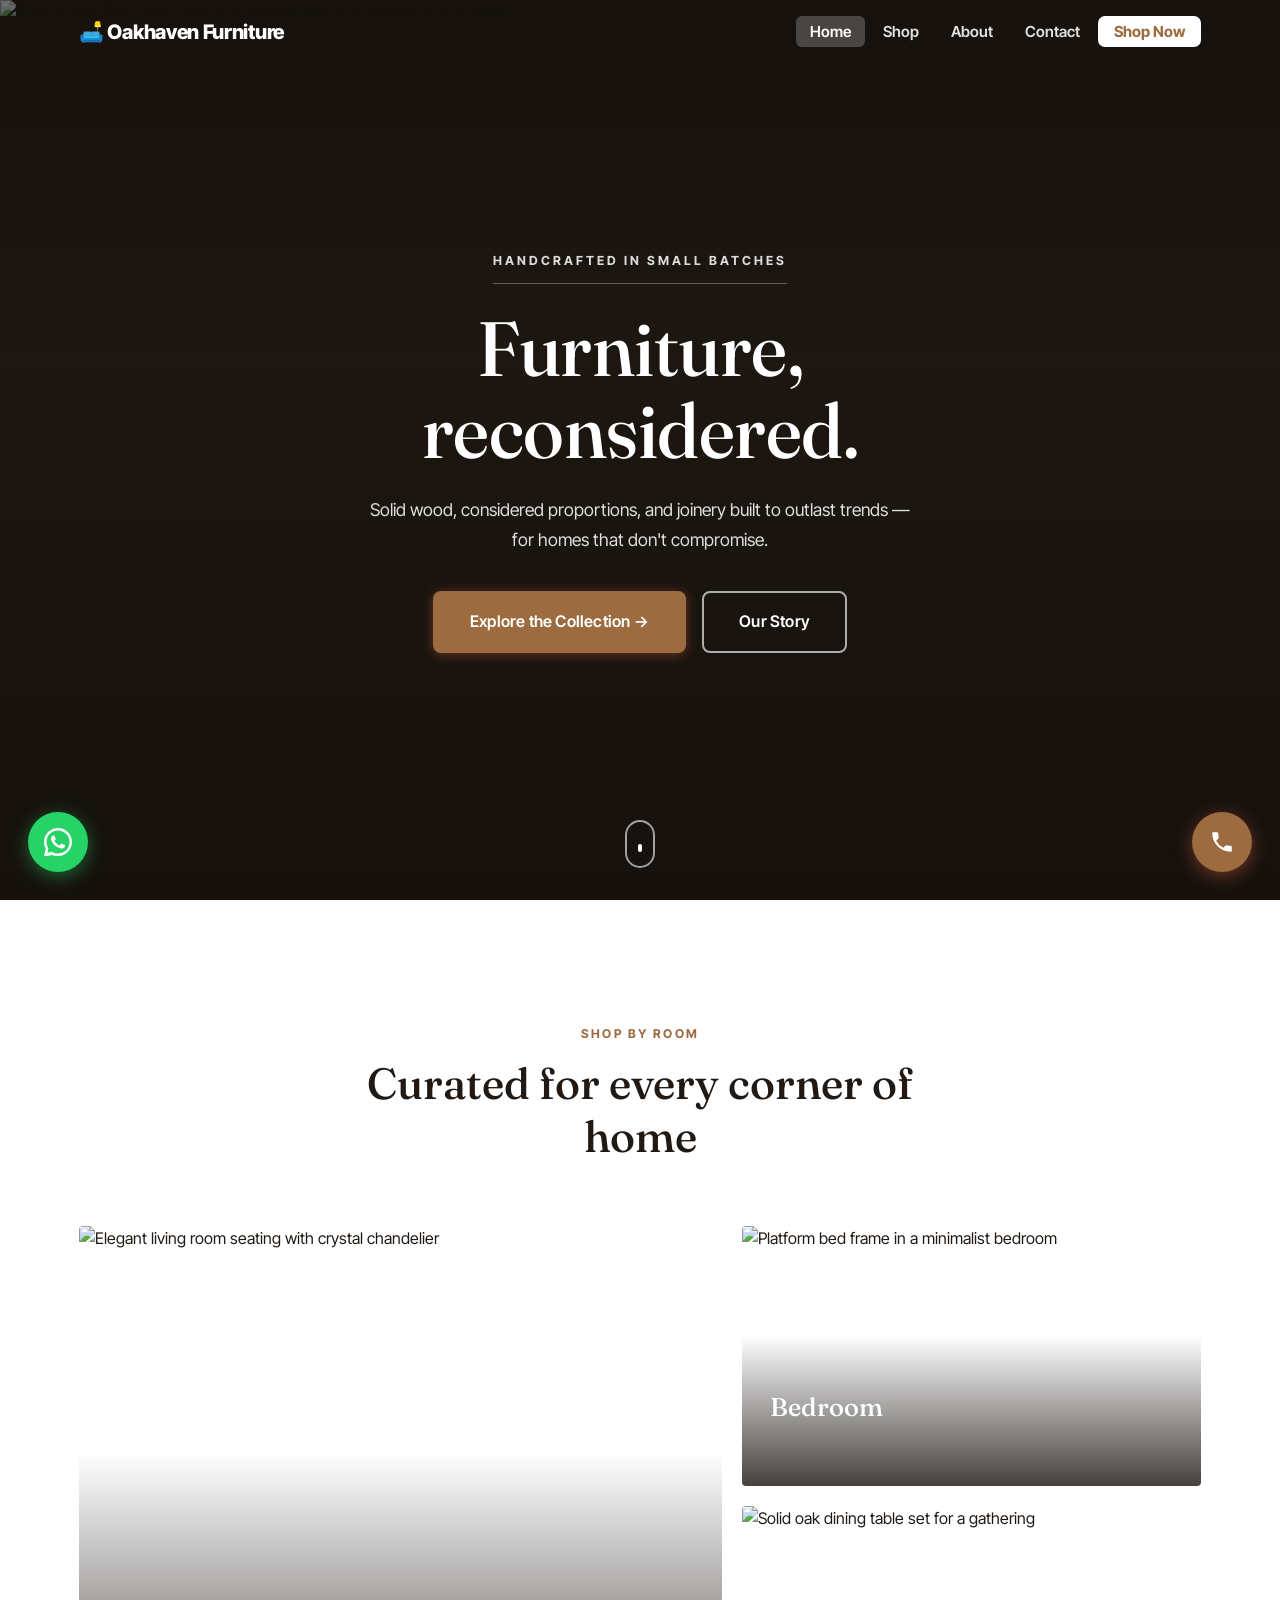
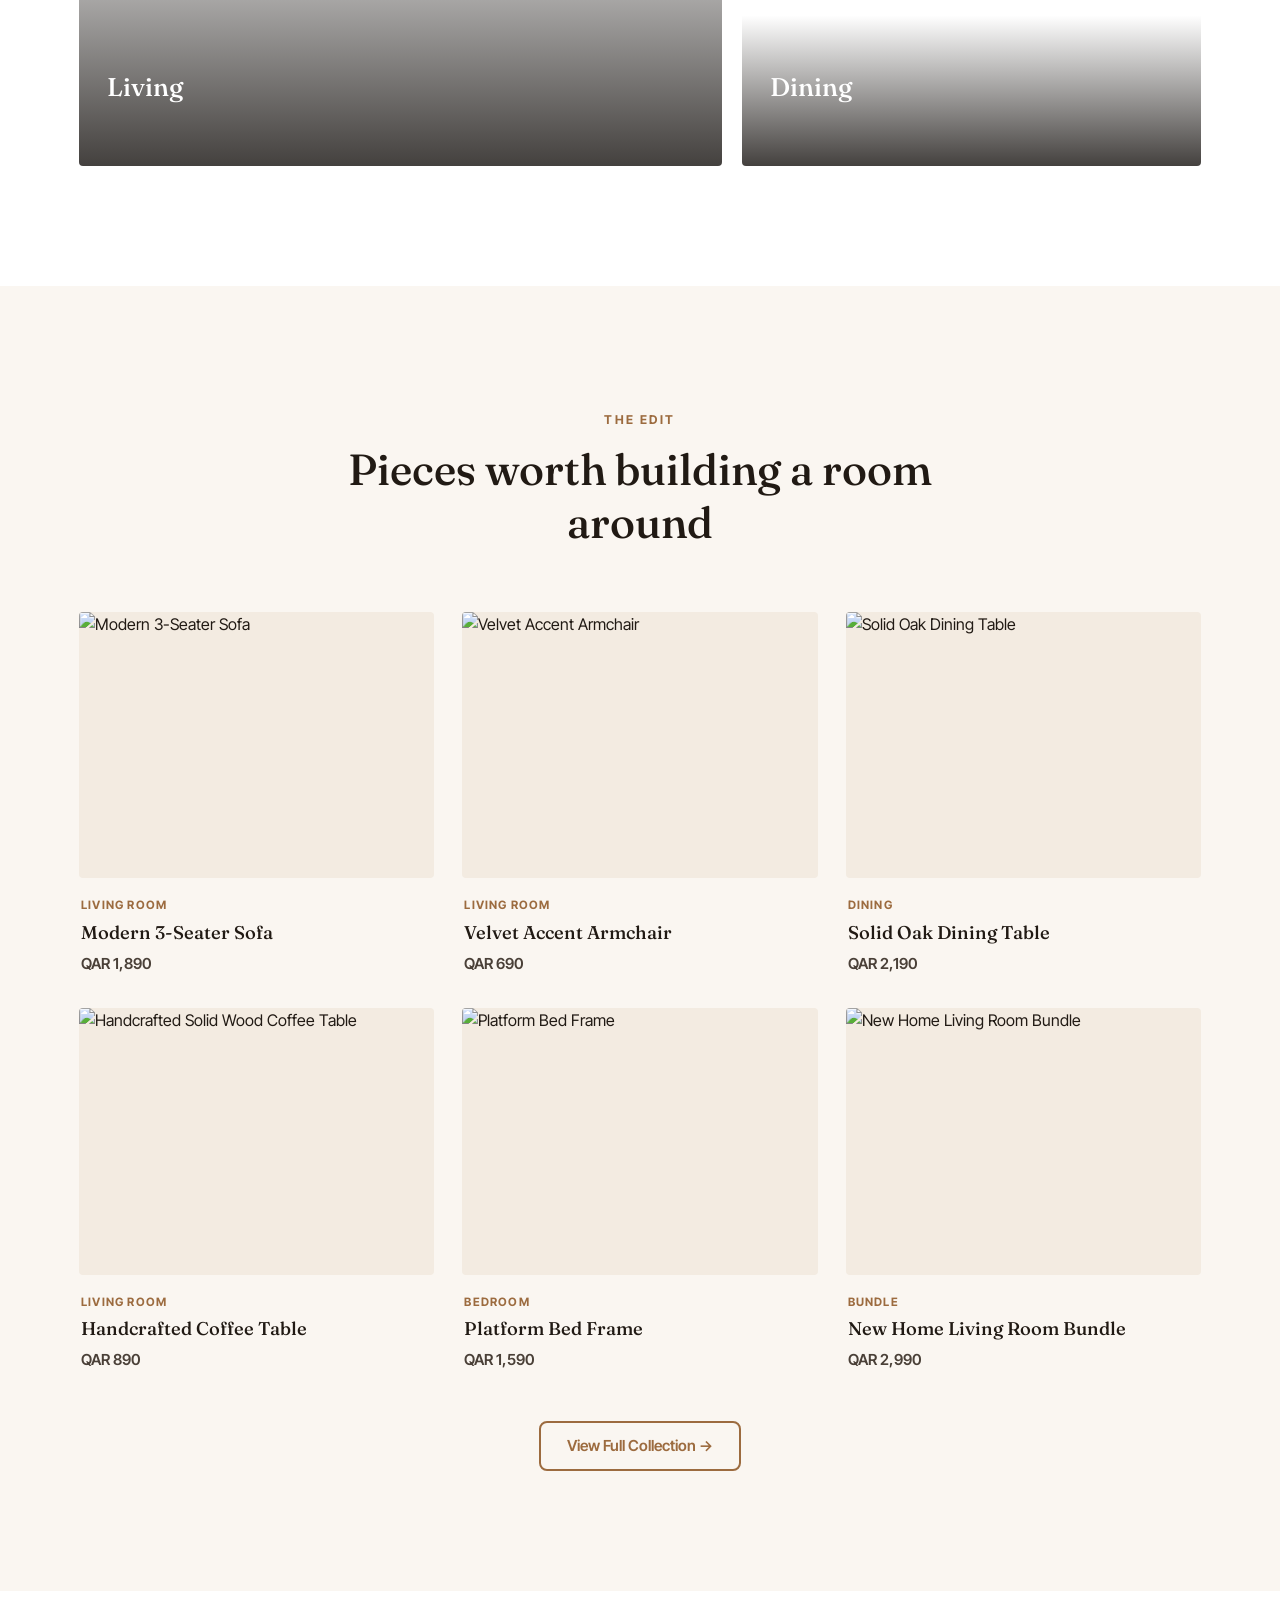
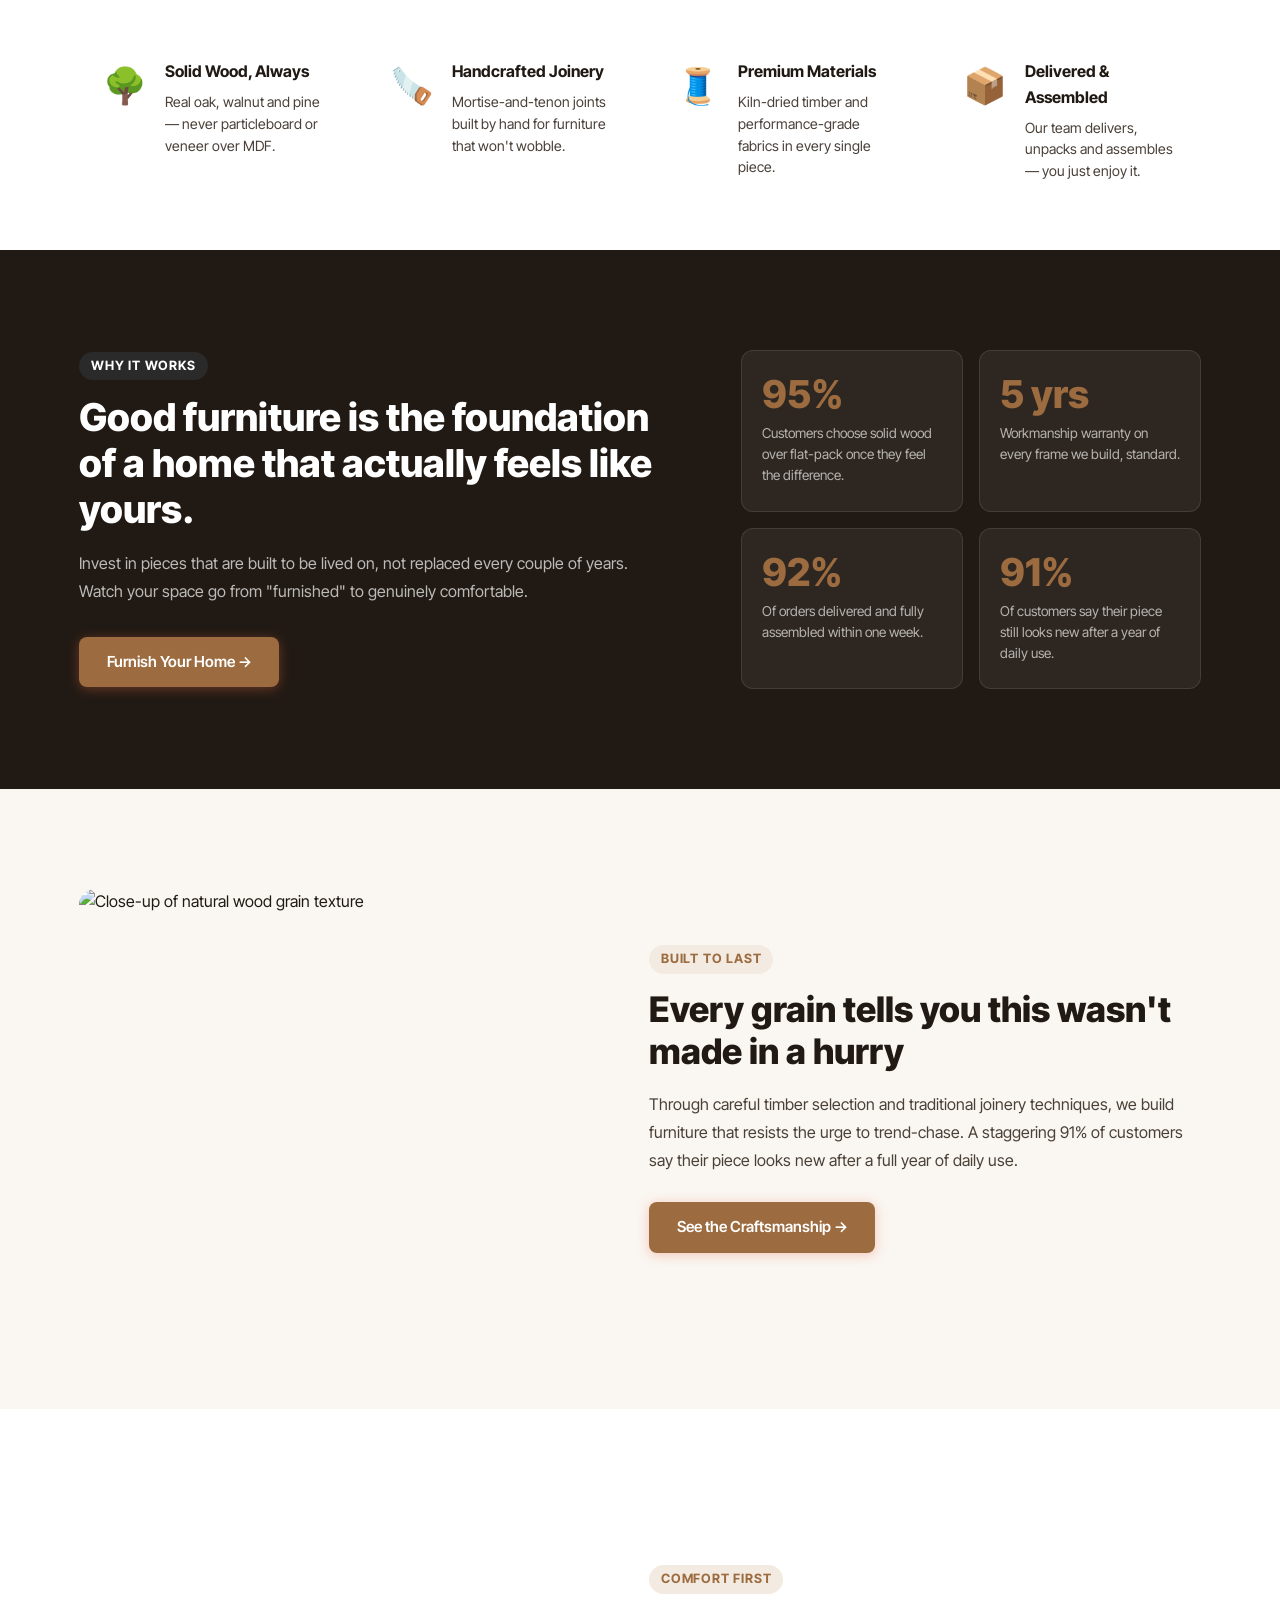
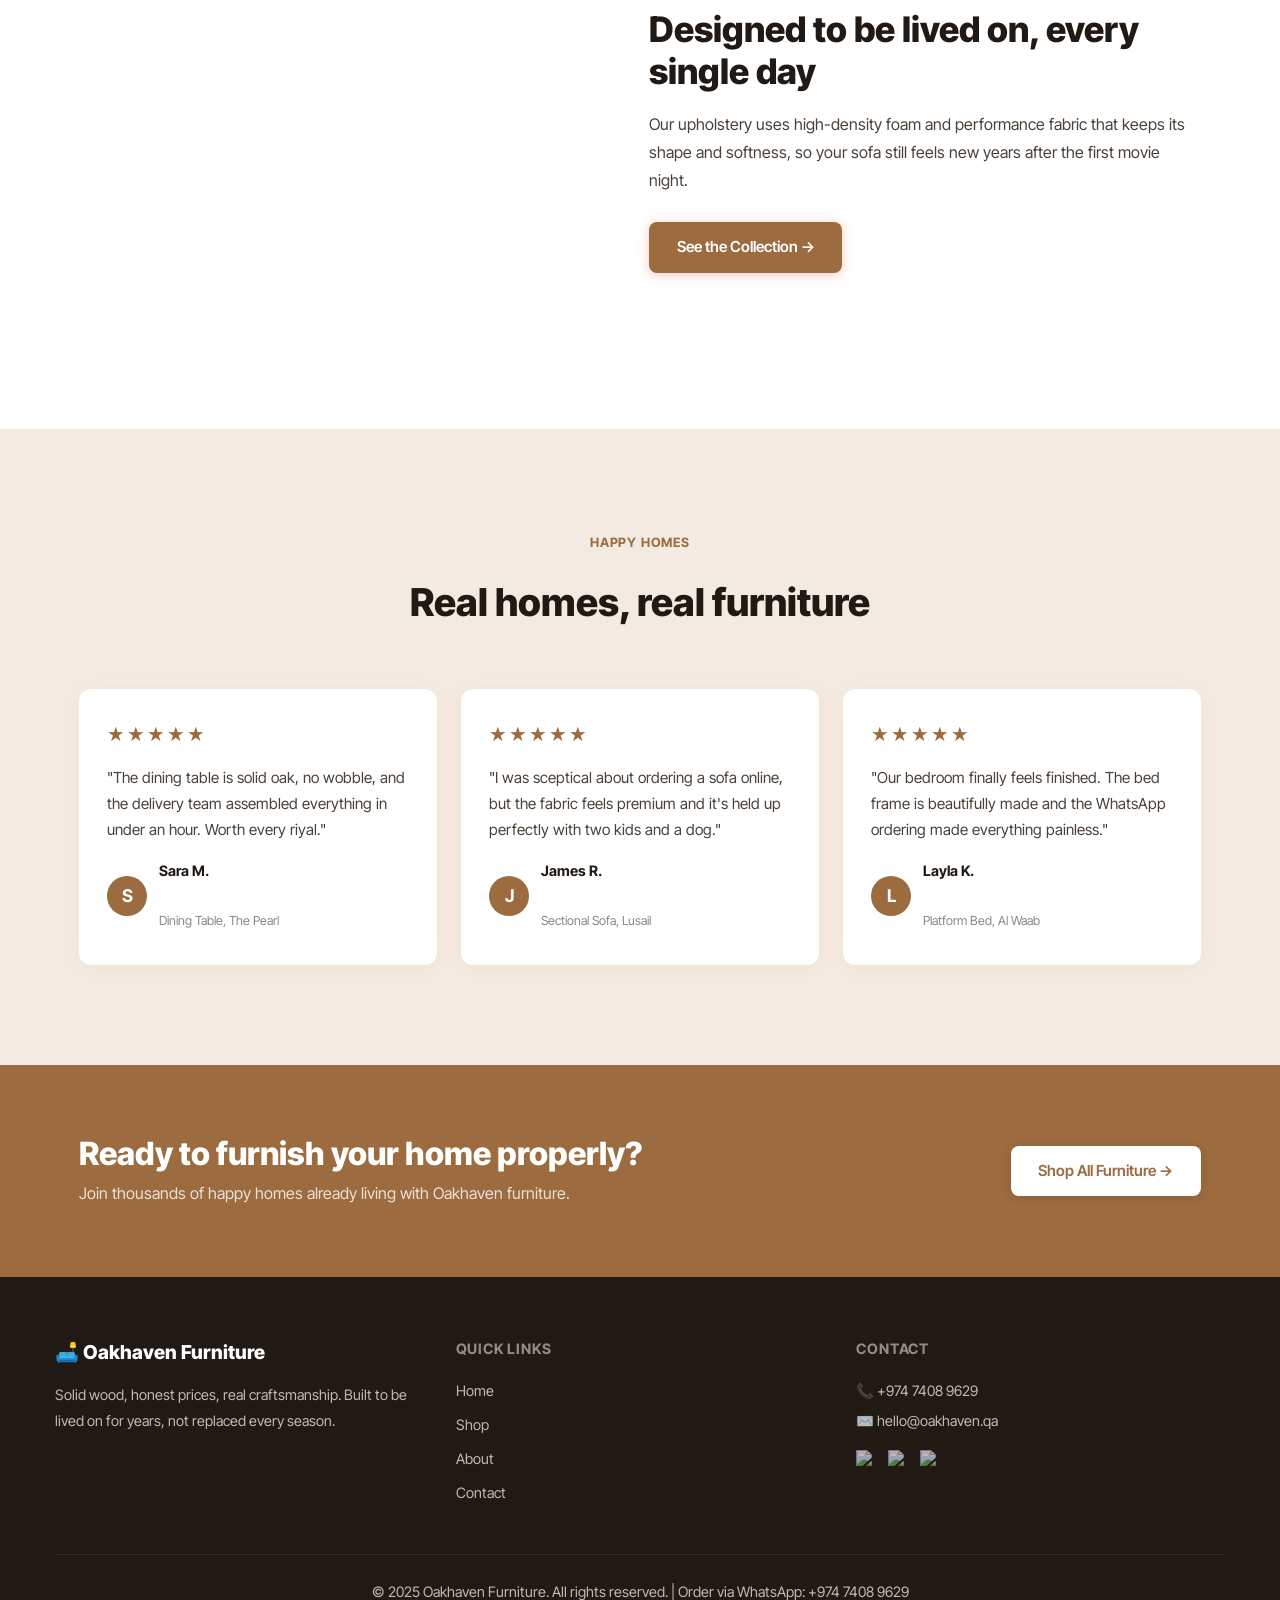
==== commit c7541fc0: "first commit" ====
--- a/index.html
+++ b/index.html
@@ -8,9 +8,9 @@
     <link rel="preconnect" href="https://fonts.googleapis.com">
     <link rel="preconnect" href="https://fonts.gstatic.com" crossorigin>
     <link rel="preconnect" href="https://images.unsplash.com">
-    <link href="https://fonts.googleapis.com/css2?family=Inter+Tight:wght@400;500;600;700;800&display=swap" rel="stylesheet">
+    <link href="https://fonts.googleapis.com/css2?family=Fraunces:opsz,wght@9..144,300;9..144,500;9..144,600&family=Inter+Tight:wght@400;500;600;700;800&display=swap" rel="stylesheet">
 </head>
-<body>
+<body class="home-hero">
 
 <!-- NAV -->
 <nav>
@@ -29,30 +29,118 @@
     </div>
 </nav>
 
-<!-- HERO -->
-<section class="hero">
-    <div class="container hero-inner">
-        <div class="hero-text">
-            <span class="badge">Handcrafted Quality</span>
-            <h1>Furniture built<br>to live in, not<br>just look at.</h1>
-            <p>Solid wood pieces designed for real homes — no flimsy flat-pack, no shortcuts. Every piece is built to last generations, not just a few years.</p>
-            <div class="hero-actions">
-                <a href="shop.html" class="btn btn-primary">Shop Now →</a>
-                <a href="about.html" class="btn btn-outline">Our Story</a>
-            </div>
-            <div class="trust-row">
-                <div class="trust-item">
-                    <span style="font-size:1.1rem;">✅</span>
-                    <span>5-year workmanship warranty</span>
-                </div>
-                <div class="trust-item" style="margin-left:8px;">
-                    <span style="font-size:1.1rem;">🚚</span>
-                    <span>Free delivery &amp; assembly across Qatar</span>
-                </div>
-            </div>
-        </div>
-        <div class="hero-image">
-            <img src="https://images.unsplash.com/photo-1757862351841-c6f7ac0b0201?auto=format&fit=crop&w=1200&q=80" alt="Modern sectional sofa in a bright living room" width="1200" height="1000" loading="eager">
+<!-- FULLSCREEN HERO -->
+<section class="hero-fullscreen" id="homeHero">
+    <div class="hero-fullscreen-media">
+        <img src="https://images.unsplash.com/photo-1758448511322-8bfc73daf606?auto=format&fit=crop&w=2400&q=80" alt="Sunlit luxury living room with a sculptural sofa and panoramic city views" loading="eager">
+        <div class="hero-fullscreen-scrim"></div>
+    </div>
+    <div class="hero-fullscreen-content">
+        <span class="hero-eyebrow">Handcrafted in Small Batches</span>
+        <h1>Furniture,<br>reconsidered.</h1>
+        <p>Solid wood, considered proportions, and joinery built to outlast trends — for homes that don't compromise.</p>
+        <div class="hero-fullscreen-actions">
+            <a href="shop.html" class="btn btn-primary btn-lg">Explore the Collection →</a>
+            <a href="about.html" class="btn btn-ghost btn-lg">Our Story</a>
+        </div>
+    </div>
+    <button type="button" class="hero-scroll-cue" aria-label="Scroll to content" onclick="document.getElementById('categories').scrollIntoView({behavior:'smooth'})">
+        <span></span>
+    </button>
+</section>
+
+<!-- CATEGORY SHOWCASE -->
+<section class="lux-categories" id="categories">
+    <div class="container">
+        <div class="lux-section-head reveal">
+            <span class="lux-eyebrow">Shop by Room</span>
+            <h2 class="lux-heading">Curated for every corner of home</h2>
+        </div>
+        <div class="category-grid">
+            <a href="shop.html" class="category-card category-card--large reveal">
+                <img src="https://images.unsplash.com/photo-1758448755856-01d3add0177b?auto=format&fit=crop&w=1400&q=80" alt="Elegant living room seating with crystal chandelier" loading="lazy">
+                <div class="category-card-overlay">
+                    <span class="category-card-label">Living</span>
+                    <span class="category-card-cta">Shop Living →</span>
+                </div>
+            </a>
+            <a href="shop.html" class="category-card reveal">
+                <img src="https://images.unsplash.com/photo-1748679979601-dc9ec43d900d?auto=format&fit=crop&w=900&q=80" alt="Platform bed frame in a minimalist bedroom" loading="lazy">
+                <div class="category-card-overlay">
+                    <span class="category-card-label">Bedroom</span>
+                    <span class="category-card-cta">Shop Bedroom →</span>
+                </div>
+            </a>
+            <a href="shop.html" class="category-card reveal">
+                <img src="https://images.unsplash.com/photo-1764076327046-fe35f955cba1?auto=format&fit=crop&w=900&q=80" alt="Solid oak dining table set for a gathering" loading="lazy">
+                <div class="category-card-overlay">
+                    <span class="category-card-label">Dining</span>
+                    <span class="category-card-cta">Shop Dining →</span>
+                </div>
+            </a>
+        </div>
+    </div>
+</section>
+
+<!-- PRODUCT SHOWCASE -->
+<section class="lux-products">
+    <div class="container">
+        <div class="lux-section-head reveal">
+            <span class="lux-eyebrow">The Edit</span>
+            <h2 class="lux-heading">Pieces worth building a room around</h2>
+        </div>
+        <div class="lux-product-grid">
+            <a href="shop.html" class="lux-product-card reveal">
+                <div class="lux-product-img"><img src="https://images.unsplash.com/photo-1757862351841-c6f7ac0b0201?auto=format&fit=crop&w=800&q=80" alt="Modern 3-Seater Sofa" loading="lazy"></div>
+                <div class="lux-product-info">
+                    <span class="lux-product-cat">Living Room</span>
+                    <h3>Modern 3-Seater Sofa</h3>
+                    <span class="lux-product-price">QAR 1,890</span>
+                </div>
+            </a>
+            <a href="shop.html" class="lux-product-card reveal">
+                <div class="lux-product-img"><img src="https://images.unsplash.com/photo-1750045662226-536c4e05abfa?auto=format&fit=crop&w=800&q=80" alt="Velvet Accent Armchair" loading="lazy"></div>
+                <div class="lux-product-info">
+                    <span class="lux-product-cat">Living Room</span>
+                    <h3>Velvet Accent Armchair</h3>
+                    <span class="lux-product-price">QAR 690</span>
+                </div>
+            </a>
+            <a href="shop.html" class="lux-product-card reveal">
+                <div class="lux-product-img"><img src="https://images.unsplash.com/photo-1764076327046-fe35f955cba1?auto=format&fit=crop&w=800&q=80" alt="Solid Oak Dining Table" loading="lazy"></div>
+                <div class="lux-product-info">
+                    <span class="lux-product-cat">Dining</span>
+                    <h3>Solid Oak Dining Table</h3>
+                    <span class="lux-product-price">QAR 2,190</span>
+                </div>
+            </a>
+            <a href="shop.html" class="lux-product-card reveal">
+                <div class="lux-product-img"><img src="https://images.unsplash.com/photo-1688127145963-1063f22622a5?auto=format&fit=crop&w=800&q=80" alt="Handcrafted Solid Wood Coffee Table" loading="lazy"></div>
+                <div class="lux-product-info">
+                    <span class="lux-product-cat">Living Room</span>
+                    <h3>Handcrafted Coffee Table</h3>
+                    <span class="lux-product-price">QAR 890</span>
+                </div>
+            </a>
+            <a href="shop.html" class="lux-product-card reveal">
+                <div class="lux-product-img"><img src="https://images.unsplash.com/photo-1748679979601-dc9ec43d900d?auto=format&fit=crop&w=800&q=80" alt="Platform Bed Frame" loading="lazy"></div>
+                <div class="lux-product-info">
+                    <span class="lux-product-cat">Bedroom</span>
+                    <h3>Platform Bed Frame</h3>
+                    <span class="lux-product-price">QAR 1,590</span>
+                </div>
+            </a>
+            <a href="shop.html" class="lux-product-card reveal">
+                <div class="lux-product-img"><img src="https://images.unsplash.com/photo-1768609239321-1cfe14893e80?auto=format&fit=crop&w=800&q=80" alt="New Home Living Room Bundle" loading="lazy"></div>
+                <div class="lux-product-info">
+                    <span class="lux-product-cat">Bundle</span>
+                    <h3>New Home Living Room Bundle</h3>
+                    <span class="lux-product-price">QAR 2,990</span>
+                </div>
+            </a>
+        </div>
+        <div class="text-center" style="margin-top:48px;">
+            <a href="shop.html" class="btn btn-outline">View Full Collection →</a>
         </div>
     </div>
 </section>
--- a/style.css
+++ b/style.css
@@ -17,6 +17,7 @@
     --radius:  12px;
     --shadow:  0 4px 24px rgba(122,82,48,0.14);
     --max-w:   1170px;
+    --font-serif: "Fraunces", serif;
 }
 
 /* ============================================================
@@ -29,6 +30,10 @@
     padding-top: var(--nav-h);
     line-height: 1.6;
 }
+/* Pages with a fullscreen hero (currently just the homepage) let the
+   hero run edge-to-edge behind the transparent nav, instead of being
+   pushed down by the nav's reserved height. */
+body.home-hero { padding-top: 0; }
 
 a { text-decoration: none; color: inherit; }
 
@@ -81,6 +86,23 @@
     background: var(--orange-light);
 }
 
+.btn-lg {
+    padding: 1rem 2.2rem;
+    font-size: 1rem;
+    letter-spacing: 0.2px;
+    min-height: 52px;
+}
+
+.btn-ghost {
+    background: transparent;
+    color: var(--white);
+    border-color: rgba(255,255,255,0.65);
+}
+.btn-ghost:hover {
+    background: rgba(255,255,255,0.14);
+    border-color: var(--white);
+}
+
 /* ============================================================
    LAYOUT
    ============================================================ */
@@ -118,9 +140,16 @@
     top: 0; left: 0;
     width: 100%;
     height: var(--nav-h);
-    background: var(--orange);
-    box-shadow: 0 2px 16px rgba(238,111,75,0.3);
+    background: var(--dark);
+    box-shadow: 0 4px 24px rgba(0,0,0,0.22);
     z-index: 1000;
+    transition: background 0.4s ease, box-shadow 0.4s ease;
+}
+/* Applied by script.js only on pages with a #homeHero, while the
+   viewport is still over the hero image — lets it show through. */
+nav.nav--transparent {
+    background: transparent;
+    box-shadow: none;
 }
 
 .nav-container {
@@ -185,6 +214,240 @@
 .nav-toggle[aria-expanded="true"] span:nth-child(3) { transform: translateY(-7px) rotate(-45deg); }
 
 /* ============================================================
+   FULLSCREEN HERO (home page)
+   ============================================================ */
+.hero-fullscreen {
+    position: relative;
+    height: 100vh;
+    min-height: 580px;
+    width: 100%;
+    overflow: hidden;
+    display: flex;
+    align-items: center;
+    background: var(--dark);
+}
+.hero-fullscreen-media {
+    position: absolute;
+    inset: 0;
+}
+.hero-fullscreen-media img {
+    width: 100%;
+    height: 100%;
+    object-fit: cover;
+}
+.hero-fullscreen-scrim {
+    position: absolute;
+    inset: 0;
+    background: linear-gradient(180deg, rgba(15,11,8,0.58) 0%, rgba(15,11,8,0.22) 40%, rgba(15,11,8,0.6) 100%);
+}
+.hero-fullscreen-content {
+    position: relative;
+    z-index: 2;
+    max-width: 720px;
+    margin: 0 auto;
+    padding: 0 24px;
+    text-align: center;
+    color: var(--white);
+}
+.hero-eyebrow {
+    display: inline-block;
+    font-size: 0.78rem;
+    font-weight: 700;
+    letter-spacing: 3px;
+    text-transform: uppercase;
+    color: rgba(255,255,255,0.85);
+    margin-bottom: 24px;
+    padding-bottom: 12px;
+    border-bottom: 1px solid rgba(255,255,255,0.3);
+}
+.hero-fullscreen-content h1 {
+    font-family: var(--font-serif);
+    font-weight: 500;
+    font-size: clamp(2.6rem, 6vw, 5rem);
+    line-height: 1.06;
+    letter-spacing: -0.5px;
+    margin-bottom: 24px;
+}
+.hero-fullscreen-content p {
+    font-size: 1.1rem;
+    line-height: 1.7;
+    color: rgba(255,255,255,0.86);
+    margin: 0 auto 36px;
+    max-width: 560px;
+}
+.hero-fullscreen-actions {
+    display: flex;
+    gap: 16px;
+    justify-content: center;
+    flex-wrap: wrap;
+}
+.hero-scroll-cue {
+    position: absolute;
+    bottom: 32px;
+    left: 50%;
+    transform: translateX(-50%);
+    z-index: 2;
+    background: none;
+    border: 2px solid rgba(255,255,255,0.6);
+    border-radius: 20px;
+    width: 30px;
+    height: 48px;
+    cursor: pointer;
+    transition: border-color 0.2s;
+}
+.hero-scroll-cue:hover { border-color: rgba(255,255,255,0.95); }
+.hero-scroll-cue span {
+    display: block;
+    width: 4px;
+    height: 8px;
+    background: #fff;
+    border-radius: 2px;
+    margin: 8px auto 0;
+    animation: scrollcue 1.8s ease-in-out infinite;
+}
+@keyframes scrollcue {
+    0%   { transform: translateY(0);    opacity: 1; }
+    70%  { transform: translateY(14px); opacity: 0; }
+    100% { transform: translateY(14px); opacity: 0; }
+}
+
+/* ============================================================
+   LUX SECTION HEAD (shared by category + product showcase)
+   ============================================================ */
+.lux-section-head {
+    text-align: center;
+    max-width: 640px;
+    margin: 0 auto 64px;
+}
+.lux-eyebrow {
+    display: inline-block;
+    font-size: 0.76rem;
+    font-weight: 700;
+    letter-spacing: 2.4px;
+    text-transform: uppercase;
+    color: var(--orange);
+    margin-bottom: 14px;
+}
+.lux-heading {
+    font-family: var(--font-serif);
+    font-weight: 500;
+    font-size: clamp(1.9rem, 3.4vw, 2.8rem);
+    line-height: 1.2;
+    color: var(--dark);
+}
+
+/* ============================================================
+   CATEGORY SHOWCASE — asymmetrical editorial grid
+   ============================================================ */
+.lux-categories {
+    padding: 120px 0;
+    background: var(--white);
+}
+.category-grid {
+    display: grid;
+    grid-template-columns: 1.4fr 1fr;
+    grid-template-rows: repeat(2, 260px);
+    gap: 20px;
+}
+.category-card {
+    position: relative;
+    display: block;
+    height: 100%;
+    border-radius: 4px;
+    overflow: hidden;
+}
+.category-card--large { grid-row: 1 / 3; }
+.category-card img {
+    width: 100%;
+    height: 100%;
+    object-fit: cover;
+    transition: transform 1.1s cubic-bezier(0.16,1,0.3,1);
+}
+.category-card:hover img { transform: scale(1.08); }
+.category-card-overlay {
+    position: absolute;
+    inset: 0;
+    background: linear-gradient(180deg, rgba(0,0,0,0) 42%, rgba(15,11,8,0.78) 100%);
+    display: flex;
+    flex-direction: column;
+    justify-content: flex-end;
+    padding: 28px;
+}
+.category-card-label {
+    font-family: var(--font-serif);
+    font-weight: 500;
+    font-size: clamp(1.3rem, 2vw, 1.8rem);
+    color: #fff;
+    margin-bottom: 8px;
+}
+.category-card-cta {
+    font-size: 0.85rem;
+    font-weight: 600;
+    color: rgba(255,255,255,0.85);
+    opacity: 0;
+    transform: translateY(6px);
+    transition: opacity 0.3s ease, transform 0.3s ease;
+}
+.category-card:hover .category-card-cta,
+.category-card:focus-visible .category-card-cta {
+    opacity: 1;
+    transform: none;
+}
+
+/* ============================================================
+   PRODUCT SHOWCASE — clean, spacious editorial grid
+   ============================================================ */
+.lux-products {
+    padding: 120px 0;
+    background: var(--cream);
+}
+.lux-product-grid {
+    display: grid;
+    grid-template-columns: repeat(3, 1fr);
+    gap: 32px 28px;
+}
+.lux-product-card {
+    display: block;
+}
+.lux-product-img {
+    aspect-ratio: 4 / 3;
+    border-radius: 4px;
+    overflow: hidden;
+    margin-bottom: 18px;
+    background: var(--orange-light);
+}
+.lux-product-img img {
+    width: 100%;
+    height: 100%;
+    object-fit: cover;
+    transition: transform 0.6s cubic-bezier(0.16,1,0.3,1);
+}
+.lux-product-card:hover .lux-product-img img { transform: scale(1.06); }
+.lux-product-info { padding: 0 2px; }
+.lux-product-cat {
+    display: block;
+    font-size: 0.72rem;
+    font-weight: 700;
+    letter-spacing: 1.2px;
+    text-transform: uppercase;
+    color: var(--orange);
+    margin-bottom: 6px;
+}
+.lux-product-info h3 {
+    font-family: var(--font-serif);
+    font-weight: 500;
+    font-size: 1.15rem;
+    color: var(--dark);
+    margin-bottom: 6px;
+    line-height: 1.3;
+}
+.lux-product-price {
+    font-size: 0.95rem;
+    font-weight: 600;
+    color: var(--mid);
+}
+
+/* ============================================================
    HERO
    ============================================================ */
 .hero {
@@ -677,6 +940,10 @@
     .split-inner,
     .split-section--reverse .split-inner { flex-direction: column; gap: 40px; }
     .split-image { width: 100%; max-width: 560px; height: 320px; }
+
+    /* Category + product showcase */
+    .lux-categories, .lux-products { padding: 88px 0; }
+    .lux-product-grid { grid-template-columns: repeat(2, 1fr); }
 }
 
 /* ============================================================
@@ -711,6 +978,18 @@
     .hero-actions .btn { width: 100%; }
     .trust-row { flex-direction: column; align-items: flex-start; gap: 12px; }
 
+    /* Fullscreen hero */
+    .hero-fullscreen { height: 100svh; min-height: 520px; }
+    .hero-fullscreen-actions { flex-direction: column; width: 100%; max-width: 320px; margin: 0 auto; }
+    .hero-fullscreen-actions .btn { width: 100%; }
+
+    /* Category grid — stack, drop the tall asymmetry */
+    .lux-categories, .lux-products { padding: 64px 0; }
+    .lux-section-head { margin-bottom: 40px; }
+    .category-grid { grid-template-columns: 1fr; grid-template-rows: none; }
+    .category-card, .category-card--large { grid-row: auto; height: 300px; }
+    .lux-product-grid { grid-template-columns: repeat(2, 1fr); gap: 24px 16px; }
+
     /* Features */
     .features-grid { grid-template-columns: 1fr; }
 
@@ -740,6 +1019,8 @@
 @media (max-width: 480px) {
     .benefits-stats { grid-template-columns: 1fr; }
     .split-image { height: 240px; }
+    .lux-product-grid { grid-template-columns: 1fr; }
+    .hero-fullscreen-content h1 { font-size: clamp(2.1rem, 9vw, 2.8rem); }
 }
 
 /* ============================================================
@@ -754,6 +1035,7 @@
     html { scroll-behavior: auto; }
     .reveal { opacity: 1; transform: none; transition: none; }
     .fab { animation: none !important; }
+    .hero-scroll-cue span { animation: none !important; }
 }
 
 /* ============================================================
@@ -773,13 +1055,14 @@
 }
 .nav-shop:hover { background: var(--orange-light) !important; }
 
-nav.scrolled { box-shadow: 0 4px 24px rgba(238,111,75,0.38); }
+/* nav shadow is now baked into the base `nav` rule above, and
+   suppressed by .nav--transparent while over the fullscreen hero */
 
 /* ============================================================
    PAGE HERO (inner pages)
    ============================================================ */
 .page-hero {
-    background: var(--orange);
+    background: var(--dark);
     padding: 72px 24px 60px;
     text-align: center;
 }
